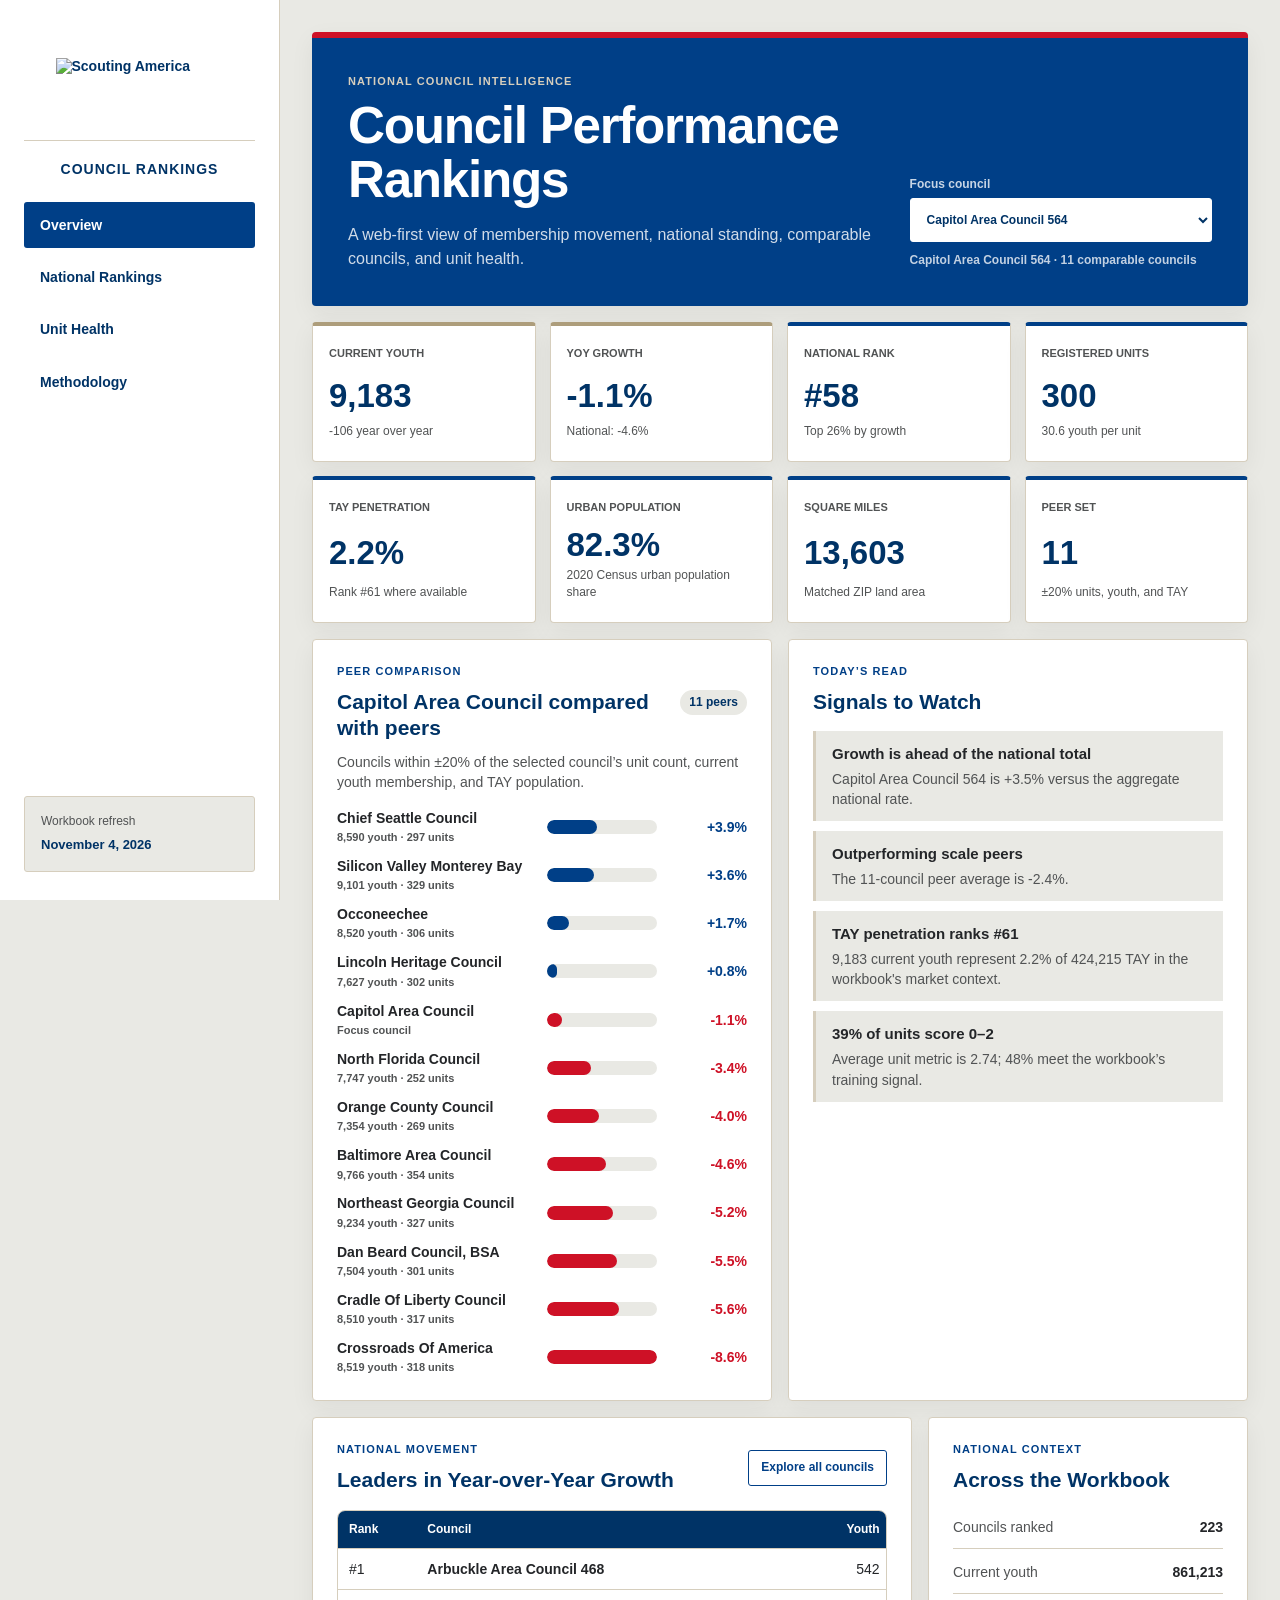
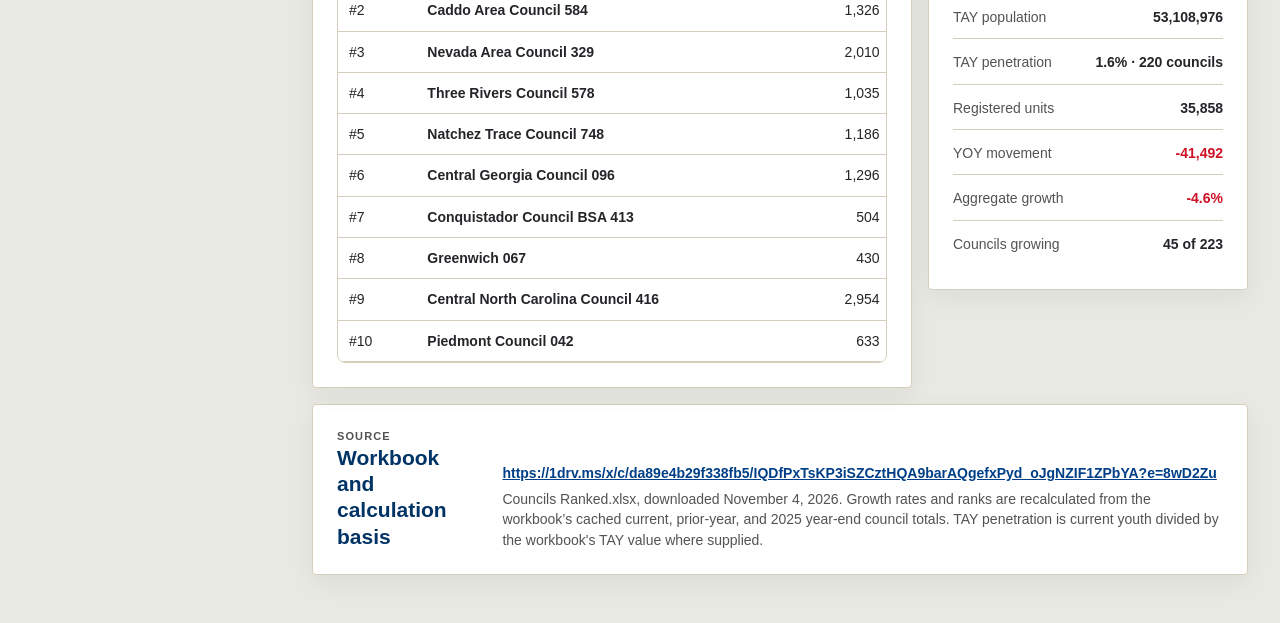
==== index.html @ 2dc992a2 "Add source-backed urban population and land area context" ====
<!doctype html>
<html lang="en">
<head>
  <meta charset="utf-8">
  <meta name="viewport" content="width=device-width, initial-scale=1">
  <meta name="description" content="Interactive national Scouting council performance rankings and peer comparisons.">
  <title>Council Performance Rankings</title>
  <link rel="stylesheet" href="assets/dashboard.css?v=20261104-geography">
</head>
<body data-page="overview">
  <div class="app-shell">
    <aside class="sidebar" aria-label="Council ranking navigation">
      <a class="brand" href="index.html" aria-label="Council Rankings home"><img src="assets/scouting-america-signature.png" alt="Scouting America" width="660" height="110"><span>Council Rankings</span></a>
      <nav>
        <a class="active" aria-current="page" href="index.html">Overview</a>
        <a href="rankings.html">National Rankings</a>
        <a href="unit-health.html">Unit Health</a>
        <a href="about.html">Methodology</a>
      </nav>
      <div class="sidebar-note"><span>Workbook refresh</span><strong data-source-date>Loading…</strong></div>
    </aside>
    <main>
      <header class="hero">
        <div>
          <p class="eyebrow">National council intelligence</p>
          <h1>Council Performance Rankings</h1>
          <p class="lede">A web-first view of membership movement, national standing, comparable councils, and unit health.</p>
        </div>
        <div class="hero-actions">
          <label class="control light"><span>Focus council</span><select id="councilSelect" aria-label="Focus council"></select></label>
          <p class="filter-note" id="focusNote">Loading workbook data…</p>
        </div>
      </header>

      <section class="kpi-grid" id="overviewKpis" aria-label="Selected council metrics"></section>

      <section class="focus-grid">
        <section class="panel">
          <div class="panel-head"><div><p class="section-kicker">Peer comparison</p><h2 id="peerTitle">Focus council compared with peers</h2></div><span class="count-pill" id="peerCount"></span></div>
          <p class="panel-intro">Councils within ±20% of the selected council’s unit count, current youth membership, and TAY population.</p>
          <div class="chart-list" id="peerChart"></div>
        </section>
        <section class="panel">
          <div class="panel-head"><div><p class="section-kicker">Today’s read</p><h2>Signals to Watch</h2></div></div>
          <div class="signal-list" id="signals"></div>
        </section>
      </section>

      <section class="dashboard-grid">
        <section class="panel wide">
          <div class="panel-head"><div><p class="section-kicker">National movement</p><h2>Leaders in Year-over-Year Growth</h2></div><a class="detail-link" href="rankings.html">Explore all councils</a></div>
          <div class="table-wrap"><table><thead><tr><th>Rank</th><th>Council</th><th class="num">Youth</th><th class="num">Change</th><th class="num">Growth</th></tr></thead><tbody id="growthRows"></tbody></table></div>
        </section>
        <section class="panel">
          <div class="panel-head compact"><div><p class="section-kicker">National context</p><h2>Across the Workbook</h2></div></div>
          <div class="metric-stack" id="nationalContext"></div>
        </section>
      </section>

      <section class="panel source-panel">
        <div><p class="section-kicker">Source</p><h2>Workbook and calculation basis</h2></div>
        <p id="sourceSummary">Loading source metadata…</p>
      </section>
    </main>
  </div>
  <script src="assets/dashboard.js?v=20261104-geography"></script>
</body>
</html>
---- assets/dashboard.css ----
:root {
  /* Scouting America primary and secondary palette, brand guide pp. 14–16. */
  color-scheme: light dark;
  --blue-900: #003366;
  --blue-700: #003F87;
  --blue-500: #003F87;
  --cyan: #003F87;
  --purple: #003366;
  --orange: #AD9D7B;
  --red: #CE1126;
  --green: #003F87;
  --tan: #D6CEBD;
  --pale-blue: #9AB3D5;
  --ink: #232528;
  --muted: #515354;
  --line: #D6CEBD;
  --soft: #E9E9E4;
  --panel: #FFFFFF;
  --panel-2: #E9E9E4;
  --control-bg: #FFFFFF;
  --track: #E9E9E4;
  --table-head-bg: #003366;
  --table-head-ink: #FFFFFF;
  --row-hover: #E9E9E4;
  --shadow: 0 8px 24px rgba(35, 37, 40, .06);
}

* { box-sizing: border-box; }
html { scroll-behavior: smooth; }
body {
  margin: 0;
  overflow-x: hidden;
  background: var(--soft);
  color: var(--ink);
  font-family: Arial, Helvetica, sans-serif;
  font-size: 14px;
  line-height: 1.45;
}
button, input, select { font: inherit; }
a { color: inherit; }
h1, h2, h3, p { margin-top: 0; }
h1 { margin-bottom: 16px; max-width: 780px; font-size: clamp(34px, 4vw, 52px); line-height: 1.06; font-weight: 800; letter-spacing: -.025em; }
h2 { margin-bottom: 0; color: var(--blue-900); font-size: 21px; line-height: 1.25; font-weight: 700; }
h3 { margin: 0 0 8px; font-size: 16px; }
code { border: 1px solid var(--line); border-radius: 5px; padding: 2px 5px; background: var(--panel-2); }

.app-shell { min-height: 100vh; display: grid; grid-template-columns: 280px minmax(0, 1fr); }
.sidebar {
  position: sticky;
  top: 0;
  height: 100vh;
  display: flex;
  flex-direction: column;
  gap: 24px;
  padding: 28px 24px;
  color: var(--blue-900);
  background: var(--panel);
  border-right: 1px solid var(--line);
}
.brand { display: grid; justify-items: center; color: var(--blue-900); font-size: 14px; font-weight: 700; line-height: 1.2; text-decoration: none; }
/* Keep at least one fleur-de-lis height of white clear space on every side. */
.brand img { display: block; box-sizing: content-box; width: 168px; height: auto; margin: 0 0 24px; padding: 30px; background: #FFFFFF; }
.brand > span { width: 100%; padding: 20px 0 0; border-top: 1px solid var(--line); letter-spacing: .07em; text-transform: uppercase; text-align: center; }
.sidebar nav { display: grid; gap: 6px; }
.sidebar nav a { color: var(--blue-900); text-decoration: none; border-radius: 3px; padding: 13px 16px; font-weight: 700; }
.sidebar nav a:hover { background: var(--soft); }
.sidebar nav a.active { color: #fff; background: var(--blue-700); }
.sidebar-note { margin-top: auto; display: grid; gap: 6px; padding: 16px; border: 1px solid var(--line); border-radius: 3px; background: var(--soft); }
.sidebar-note span { color: var(--muted); font-size: 12px; }
.sidebar-note strong { font-size: 13px; }

main { min-width: 0; width: 100%; max-width: 1800px; margin: 0 auto; padding: 32px; }
.hero {
  min-height: 230px;
  display: flex;
  justify-content: space-between;
  align-items: end;
  gap: 28px;
  padding: 36px;
  color: #fff;
  background: var(--blue-700);
  border-top: 6px solid var(--red);
  border-radius: 4px;
  box-shadow: var(--shadow);
}
.compact-hero { min-height: 190px; align-items: center; }
.eyebrow, .section-kicker { margin: 0 0 9px; color: var(--blue-700); font-size: 11px; letter-spacing: .1em; font-weight: 700; text-transform: uppercase; }
.hero .eyebrow { color: var(--tan); }
.lede { max-width: 720px; margin-bottom: 0; color: rgba(255, 255, 255, .82); font-size: 16px; }
.hero-actions { width: min(360px, 100%); flex: 0 0 min(360px, 35%); display: grid; gap: 10px; }
.filter-note { margin: 0; color: rgba(255, 255, 255, .76); font-size: 12px; font-weight: 750; }
.control { min-width: 0; display: grid; gap: 5px; color: var(--muted); font-size: 12px; font-weight: 750; }
.control.light { color: rgba(255, 255, 255, .78); }
select, input { width: 100%; min-width: 0; height: 44px; border: 1px solid var(--muted); border-radius: 3px; padding: 0 12px; color: var(--ink); background: var(--control-bg); }
.hero select { color-scheme: light; border-color: #fff; color: #003366; background: #fff; }
:focus-visible { outline: 3px solid var(--pale-blue); outline-offset: 3px; }

.kpi-grid { display: grid; grid-template-columns: repeat(4, minmax(132px, 1fr)); gap: 14px; margin: 16px 0; }
.compact-kpis { grid-template-columns: repeat(4, minmax(150px, 1fr)); }
.kpi, .panel { min-width: 0; border: 1px solid var(--line); border-radius: 4px; background: var(--panel); box-shadow: var(--shadow); }
.kpi { min-height: 140px; display: grid; align-content: space-between; padding: 20px 16px; border-top: 4px solid var(--blue-500); }
.kpi.good { border-top-color: var(--green); }
.kpi.warning { border-top-color: var(--orange); }
.kpi.danger { border-top-color: var(--red); }
.kpi.teal { border-top-color: var(--cyan); }
.kpi-label { color: var(--muted); font-size: 11px; font-weight: 820; text-transform: uppercase; }
.kpi-value { margin: 12px 0 6px; color: var(--blue-900); font-size: clamp(25px, 3vw, 33px); line-height: 1; font-weight: 700; font-variant-numeric: tabular-nums; overflow-wrap: anywhere; }
.kpi-sub { color: var(--muted); font-size: 12px; overflow-wrap: anywhere; }

.focus-grid { display: grid; grid-template-columns: repeat(2, minmax(0, 1fr)); gap: 16px; }
.dashboard-grid { display: grid; grid-template-columns: minmax(0, 1.35fr) minmax(320px, .65fr); gap: 16px; align-items: start; }
.panel { margin-bottom: 16px; padding: 24px; overflow: hidden; }
.panel-head { display: flex; justify-content: space-between; align-items: center; gap: 16px; margin-bottom: 16px; }
.panel-head.compact { margin-bottom: 12px; }
.panel-intro { margin: -5px 0 15px; color: var(--muted); }
.detail-link { display: inline-flex; align-items: center; min-height: 36px; border: 1px solid var(--blue-700); border-radius: 3px; padding: 6px 12px; color: var(--blue-700); background: var(--panel); font-size: 12px; font-weight: 700; text-decoration: none; white-space: nowrap; }
.detail-link:hover { text-decoration: underline; }
.count-pill, .status { display: inline-flex; align-items: center; justify-content: center; min-height: 25px; border-radius: 999px; padding: 3px 9px; font-size: 12px; font-weight: 820; white-space: nowrap; }
.count-pill { color: var(--blue-900); background: var(--soft); }
.status.good { color: #fff; background: var(--blue-700); }
.status.warn { color: var(--ink); background: var(--tan); }
.status.bad { color: #fff; background: var(--red); }

.chart-list, .comparison-list { display: grid; gap: 10px; }
.chart-row { display: grid; grid-template-columns: minmax(140px, 230px) minmax(110px, 1fr) 78px; gap: 12px; align-items: center; }
.chart-label { min-width: 0; display: grid; gap: 2px; font-weight: 720; }
.chart-label span { color: var(--muted); font-size: 11px; font-weight: 650; }
.bar { height: 14px; overflow: hidden; border-radius: 999px; background: var(--track); }
.bar span { display: block; height: 100%; min-width: 2px; border-radius: inherit; background: var(--blue-700); }
.bar.negative span { background: var(--red); }
.bar-value { text-align: right; font-variant-numeric: tabular-nums; font-weight: 750; }
.signal-list { display: grid; gap: 10px; }
.signal { border: 0; border-left: 3px solid var(--tan); border-radius: 0; padding: 12px 16px; background: var(--soft); }
.signal strong { display: block; margin-bottom: 4px; font-size: 15px; }
.signal p { margin: 0; color: var(--muted); }

.table-wrap { width: 100%; max-width: 100%; max-height: 560px; overflow: auto; border: 1px solid var(--line); border-radius: 8px; }
.table-wrap.tall { max-height: calc(100vh - 360px); min-height: 420px; }
table { width: 100%; min-width: 760px; border-collapse: collapse; }
th, td { padding: 10px 11px; border-bottom: 1px solid var(--line); text-align: left; vertical-align: middle; }
th { position: sticky; top: 0; z-index: 1; color: var(--table-head-ink); background: var(--table-head-bg); font-size: 12px; font-weight: 780; }
tbody tr:hover { background: var(--row-hover); }
tbody tr.focus-row { background: var(--soft); box-shadow: inset 4px 0 var(--blue-700); }
.num { text-align: right; font-variant-numeric: tabular-nums; }
.positive { color: var(--green); }
.negative { color: var(--red); }
.muted { color: var(--muted); }

.metric-stack { display: grid; gap: 2px; }
.metric-line { display: flex; justify-content: space-between; gap: 16px; padding: 11px 0; border-bottom: 1px solid var(--line); }
.metric-line:last-child { border-bottom: 0; }
.metric-line span { color: var(--muted); }
.metric-line strong { text-align: right; font-variant-numeric: tabular-nums; }
.source-panel { display: flex; justify-content: space-between; align-items: end; gap: 24px; }
.source-panel p { max-width: 820px; margin: 0; color: var(--muted); }
.source-link { display: block; margin-bottom: 6px; color: var(--cyan); font-weight: 750; overflow-wrap: anywhere; }
.source-link + span { display: block; }

.toolbar { display: grid; grid-template-columns: 1.3fr .8fr 1.3fr .8fr; gap: 16px; margin: 16px 0; padding: 20px; border: 1px solid var(--line); border-radius: 4px; background: var(--panel); }
.toolbar.two-up { grid-template-columns: repeat(2, minmax(0, 1fr)); }

.mix-chart { display: grid; gap: 18px; }
.mix-total { display: grid; grid-template-columns: repeat(3, 1fr); gap: 10px; }
.mix-segment { padding: 14px; border: 1px solid var(--line); border-radius: 8px; background: var(--panel-2); }
.mix-segment strong { display: block; margin-bottom: 3px; font-size: 25px; font-variant-numeric: tabular-nums; }
.mix-segment span { color: var(--muted); font-size: 12px; }
.mix-segment.low { border-top: 4px solid var(--red); }
.mix-segment.mid { border-top: 4px solid var(--orange); }
.mix-segment.high { border-top: 4px solid var(--green); }
.stacked-bar { height: 24px; display: flex; overflow: hidden; border-radius: 999px; background: var(--track); }
.stacked-bar span { height: 100%; min-width: 2px; }
.stacked-bar .low { background: var(--red); }
.stacked-bar .mid { background: var(--orange); }
.stacked-bar .high { background: var(--green); }
.comparison-row { display: grid; grid-template-columns: minmax(130px, 1fr) repeat(2, minmax(74px, .45fr)); gap: 12px; align-items: center; padding: 10px 0; border-bottom: 1px solid var(--line); }
.comparison-row:last-child { border-bottom: 0; }
.comparison-row span { color: var(--muted); }
.comparison-row strong { text-align: right; font-variant-numeric: tabular-nums; }
.comparison-head { color: var(--muted); font-size: 11px; font-weight: 820; text-transform: uppercase; }

.method-grid { display: grid; grid-template-columns: repeat(2, minmax(0, 1fr)); gap: 16px; margin-top: 16px; }
.method-grid .panel { margin: 0; }
.method-grid .panel p:last-child { margin: 16px 0 0; color: var(--muted); line-height: 1.65; }
.loading, .empty-state { padding: 18px; color: var(--muted); text-align: center; }
.error-banner { margin: 16px 0; border: 2px solid var(--red); border-radius: 4px; padding: 14px; color: var(--red); background: var(--panel); }

@media (max-width: 1180px) {
  .kpi-grid { grid-template-columns: repeat(3, minmax(0, 1fr)); }
  .compact-kpis { grid-template-columns: repeat(2, minmax(0, 1fr)); }
  .dashboard-grid, .focus-grid { grid-template-columns: 1fr; }
  .toolbar { grid-template-columns: repeat(2, minmax(0, 1fr)); }
  .hero { align-items: start; flex-direction: column; }
  .hero-actions { width: min(440px, 100%); flex-basis: auto; }
}

@media (max-width: 900px) {
  .app-shell { grid-template-columns: 1fr; }
  .sidebar { position: relative; height: auto; gap: 16px; padding: 16px; border-bottom: 1px solid var(--line); border-right: 0; }
  .brand img { width: 168px; }
  .sidebar nav { grid-template-columns: repeat(4, minmax(0, 1fr)); }
  .sidebar nav a { padding: 9px 8px; text-align: center; font-size: 12px; }
  .sidebar-note { display: none; }
  main { padding: 14px; }
  .hero { min-height: 0; padding: 24px; }
  .kpi-grid, .compact-kpis, .toolbar, .toolbar.two-up, .method-grid { grid-template-columns: 1fr; }
  .chart-row { grid-template-columns: 1fr; gap: 6px; }
  .bar-value { text-align: left; }
  .source-panel { align-items: start; flex-direction: column; }
}

@media (max-width: 560px) {
  .brand > span { padding-top: 14px; }
  .sidebar nav { grid-template-columns: repeat(2, minmax(0, 1fr)); }
  .mix-total { grid-template-columns: 1fr; }
  .comparison-row { grid-template-columns: 1fr 1fr; }
  .comparison-row > :first-child { grid-column: 1 / -1; }
}

@media (prefers-color-scheme: dark) {
  :root {
    --blue-900: #9AB3D5;
    --blue-500: #9AB3D5;
    --cyan: #9AB3D5;
    --green: #9AB3D5;
    --ink: #FFFFFF;
    --muted: #D6CEBD;
    --line: #515354;
    --soft: #232528;
    --panel: #232528;
    --panel-2: #003366;
    --control-bg: #232528;
    --track: #515354;
    --row-hover: #003366;
    --shadow: none;
  }
  .hero { background: #003366; }
  .section-kicker { color: var(--pale-blue); }
  .sidebar-note, .signal, .count-pill, .mix-segment { background: var(--panel-2); }
  .sidebar nav a:hover, tbody tr.focus-row { background: #003366; }
  .sidebar nav a.active { background: #003F87; }
  .detail-link { color: var(--pale-blue); border-color: var(--pale-blue); }
  /* Red stays at its specified value; signed text uses white for contrast. */
  .negative, .error-banner { color: #FFFFFF; }
}
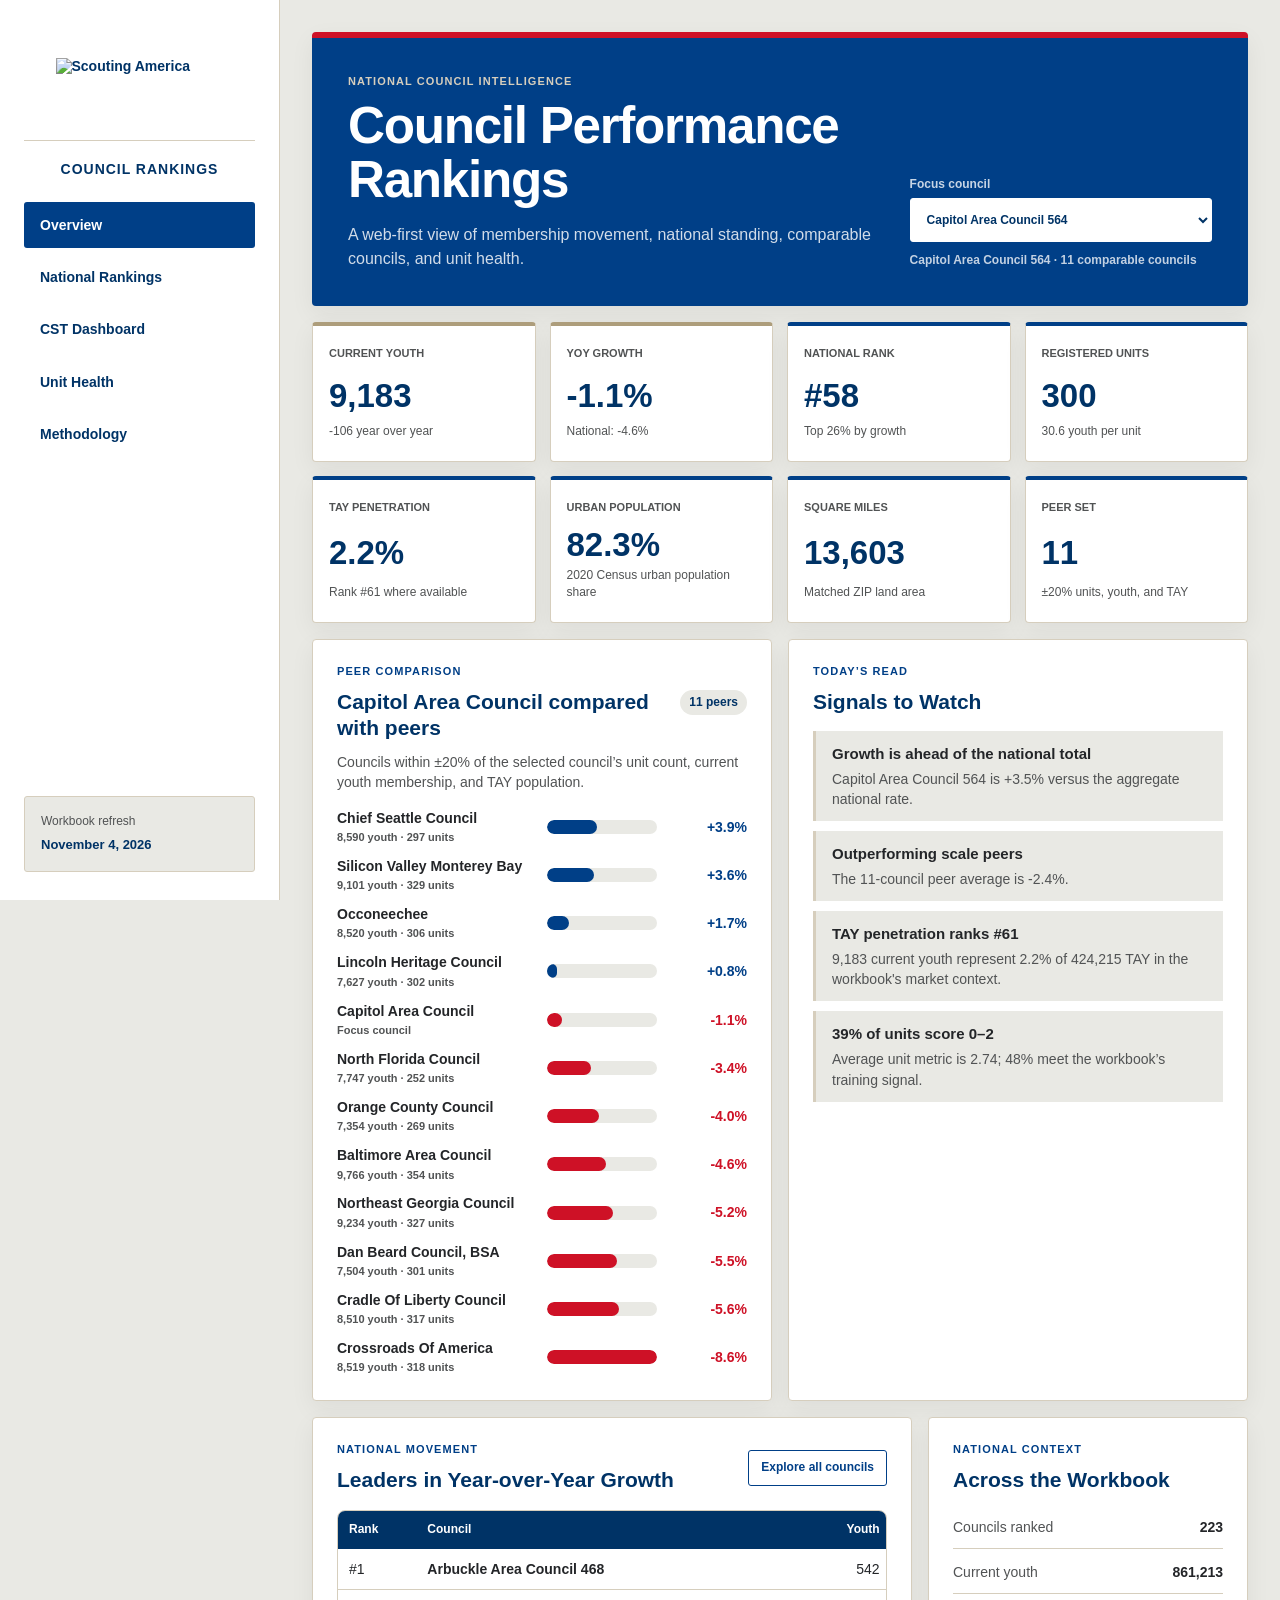
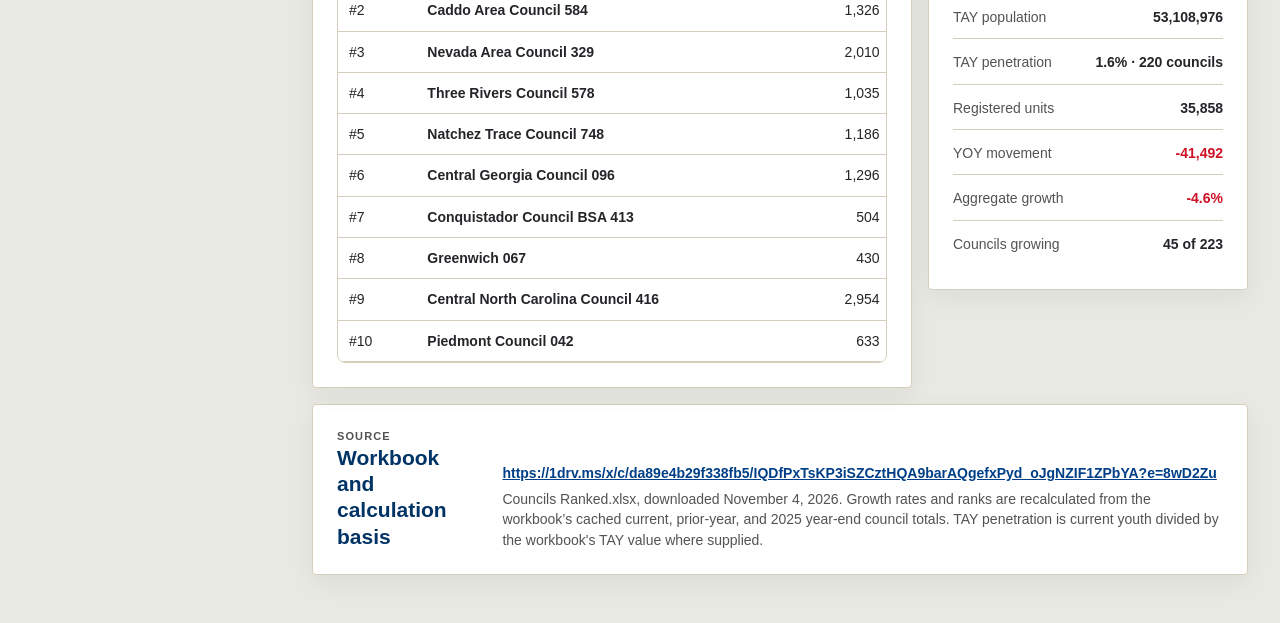
==== commit e70c1a2b: "Add CST dashboards with source-assigned council details" ====
--- a/index.html
+++ b/index.html
@@ -5,7 +5,7 @@
   <meta name="viewport" content="width=device-width, initial-scale=1">
   <meta name="description" content="Interactive national Scouting council performance rankings and peer comparisons.">
   <title>Council Performance Rankings</title>
-  <link rel="stylesheet" href="assets/dashboard.css?v=20261104-geography">
+  <link rel="stylesheet" href="assets/dashboard.css?v=20261104-cst">
 </head>
 <body data-page="overview">
   <div class="app-shell">
@@ -14,6 +14,7 @@
       <nav>
         <a class="active" aria-current="page" href="index.html">Overview</a>
         <a href="rankings.html">National Rankings</a>
+        <a href="cst.html">CST Dashboard</a>
         <a href="unit-health.html">Unit Health</a>
         <a href="about.html">Methodology</a>
       </nav>
@@ -63,6 +64,6 @@
       </section>
     </main>
   </div>
-  <script src="assets/dashboard.js?v=20261104-geography"></script>
+  <script src="assets/dashboard.js?v=20261104-cst"></script>
 </body>
 </html>
--- a/assets/dashboard.css
+++ b/assets/dashboard.css
@@ -184,6 +184,40 @@
 .loading, .empty-state { padding: 18px; color: var(--muted); text-align: center; }
 .error-banner { margin: 16px 0; border: 2px solid var(--red); border-radius: 4px; padding: 14px; color: var(--red); background: var(--panel); }
 
+.sr-only { position: absolute; width: 1px; height: 1px; padding: 0; margin: -1px; overflow: hidden; clip: rect(0, 0, 0, 0); white-space: nowrap; border: 0; }
+.cst-navigation { margin-top: 16px; }
+.cst-links { display: grid; grid-template-columns: repeat(auto-fit, minmax(100px, 1fr)); gap: 8px; }
+.cst-link { display: grid; gap: 4px; padding: 12px; border: 1px solid var(--line); border-radius: 3px; text-decoration: none; color: var(--blue-900); }
+.cst-link span { font-size: 12px; color: var(--muted); }
+.cst-link:hover { background: var(--soft); }
+.cst-link.selected { background: var(--blue-700); color: #FFFFFF; border-color: var(--blue-700); }
+.cst-link.selected span { color: #FFFFFF; }
+.cst-toolbar { grid-template-columns: minmax(0, 1.4fr) minmax(0, 1fr) auto; align-items: end; }
+.cst-toolbar button { height: 44px; justify-content: center; }
+button.detail-link { cursor: pointer; }
+.board-actions { display: flex; flex-wrap: wrap; gap: 8px; }
+.cst-growth-track { position: relative; height: 18px; background: var(--track); border-radius: 3px; }
+.cst-growth-track::after { content: ""; position: absolute; top: -3px; bottom: -3px; left: 50%; width: 1px; background: var(--muted); }
+.cst-growth-track span { position: absolute; height: 100%; background: var(--blue-700); }
+.cst-growth-track .decline { background: var(--red); }
+.territory-group { margin: 10px 0; border: 1px solid var(--line); border-radius: 4px; overflow: hidden; }
+.territory-summary, .council-summary { display: grid; grid-template-columns: 18px minmax(0, 1fr) 120px 110px; align-items: center; gap: 12px; padding: 16px; cursor: pointer; list-style: none; font-variant-numeric: tabular-nums; }
+.territory-summary::-webkit-details-marker, .council-summary::-webkit-details-marker { display: none; }
+.territory-summary::before, .council-summary::before { content: "▸"; color: var(--blue-900); }
+details[open] > .territory-summary::before, details[open] > .council-summary::before { content: "▾"; }
+.territory-summary { background: var(--panel-2); font-weight: 700; }
+.territory-summary > span:nth-last-child(-n+2), .council-summary > span:nth-last-child(-n+2) { text-align: right; }
+.territory-summary small, .council-summary small { display: block; margin-top: 4px; color: var(--muted); font-size: 12px; font-weight: 400; }
+.council-name { overflow-wrap: anywhere; }
+.council-record + .council-record { border-top: 1px solid var(--line); }
+.council-summary:hover { background: var(--row-hover); }
+.council-record[open] > .council-summary { box-shadow: inset 4px 0 var(--blue-500); }
+.council-detail { padding: 20px; border-top: 1px solid var(--line); }
+.council-detail-grid { display: grid; grid-template-columns: repeat(3, minmax(0, 1fr)); gap: 28px; margin-bottom: 24px; }
+.program-table table { min-width: 1300px; }
+.program-table tbody th { position: static; background: var(--panel); color: var(--ink); }
+.metric-caveat { margin: 12px 0 20px; font-size: 12px; color: var(--muted); }
+
 @media (max-width: 1180px) {
   .kpi-grid { grid-template-columns: repeat(3, minmax(0, 1fr)); }
   .compact-kpis { grid-template-columns: repeat(2, minmax(0, 1fr)); }
@@ -191,13 +225,14 @@
   .toolbar { grid-template-columns: repeat(2, minmax(0, 1fr)); }
   .hero { align-items: start; flex-direction: column; }
   .hero-actions { width: min(440px, 100%); flex-basis: auto; }
+  .council-detail-grid { grid-template-columns: 1fr; gap: 24px; }
 }
 
 @media (max-width: 900px) {
   .app-shell { grid-template-columns: 1fr; }
   .sidebar { position: relative; height: auto; gap: 16px; padding: 16px; border-bottom: 1px solid var(--line); border-right: 0; }
   .brand img { width: 168px; }
-  .sidebar nav { grid-template-columns: repeat(4, minmax(0, 1fr)); }
+  .sidebar nav { grid-template-columns: repeat(5, minmax(0, 1fr)); }
   .sidebar nav a { padding: 9px 8px; text-align: center; font-size: 12px; }
   .sidebar-note { display: none; }
   main { padding: 14px; }
@@ -206,6 +241,7 @@
   .chart-row { grid-template-columns: 1fr; gap: 6px; }
   .bar-value { text-align: left; }
   .source-panel { align-items: start; flex-direction: column; }
+  .cst-toolbar { grid-template-columns: 1fr; }
 }
 
 @media (max-width: 560px) {
@@ -214,6 +250,13 @@
   .mix-total { grid-template-columns: 1fr; }
   .comparison-row { grid-template-columns: 1fr 1fr; }
   .comparison-row > :first-child { grid-column: 1 / -1; }
+  .cst-board .panel-head { align-items: start; flex-direction: column; }
+  .territory-summary, .council-summary { grid-template-columns: 14px minmax(0, 1fr) auto; gap: 8px; padding: 14px 10px; }
+  .territory-summary > span:nth-last-child(2), .council-summary > span:nth-last-child(2) { grid-column: 2; text-align: left; }
+  .territory-summary > span:last-child, .council-summary > span:last-child { grid-column: 3; }
+  .council-name, .territory-summary > span:first-of-type { grid-column: 2 / -1; }
+  .council-detail { padding: 16px 10px; }
+  .cst-link { padding: 10px; }
 }
 
 @media (prefers-color-scheme: dark) {
@@ -239,6 +282,7 @@
   .sidebar nav a:hover, tbody tr.focus-row { background: #003366; }
   .sidebar nav a.active { background: #003F87; }
   .detail-link { color: var(--pale-blue); border-color: var(--pale-blue); }
+  .cst-growth-track .increase { background: var(--pale-blue); }
   /* Red stays at its specified value; signed text uses white for contrast. */
   .negative, .error-banner { color: #FFFFFF; }
 }
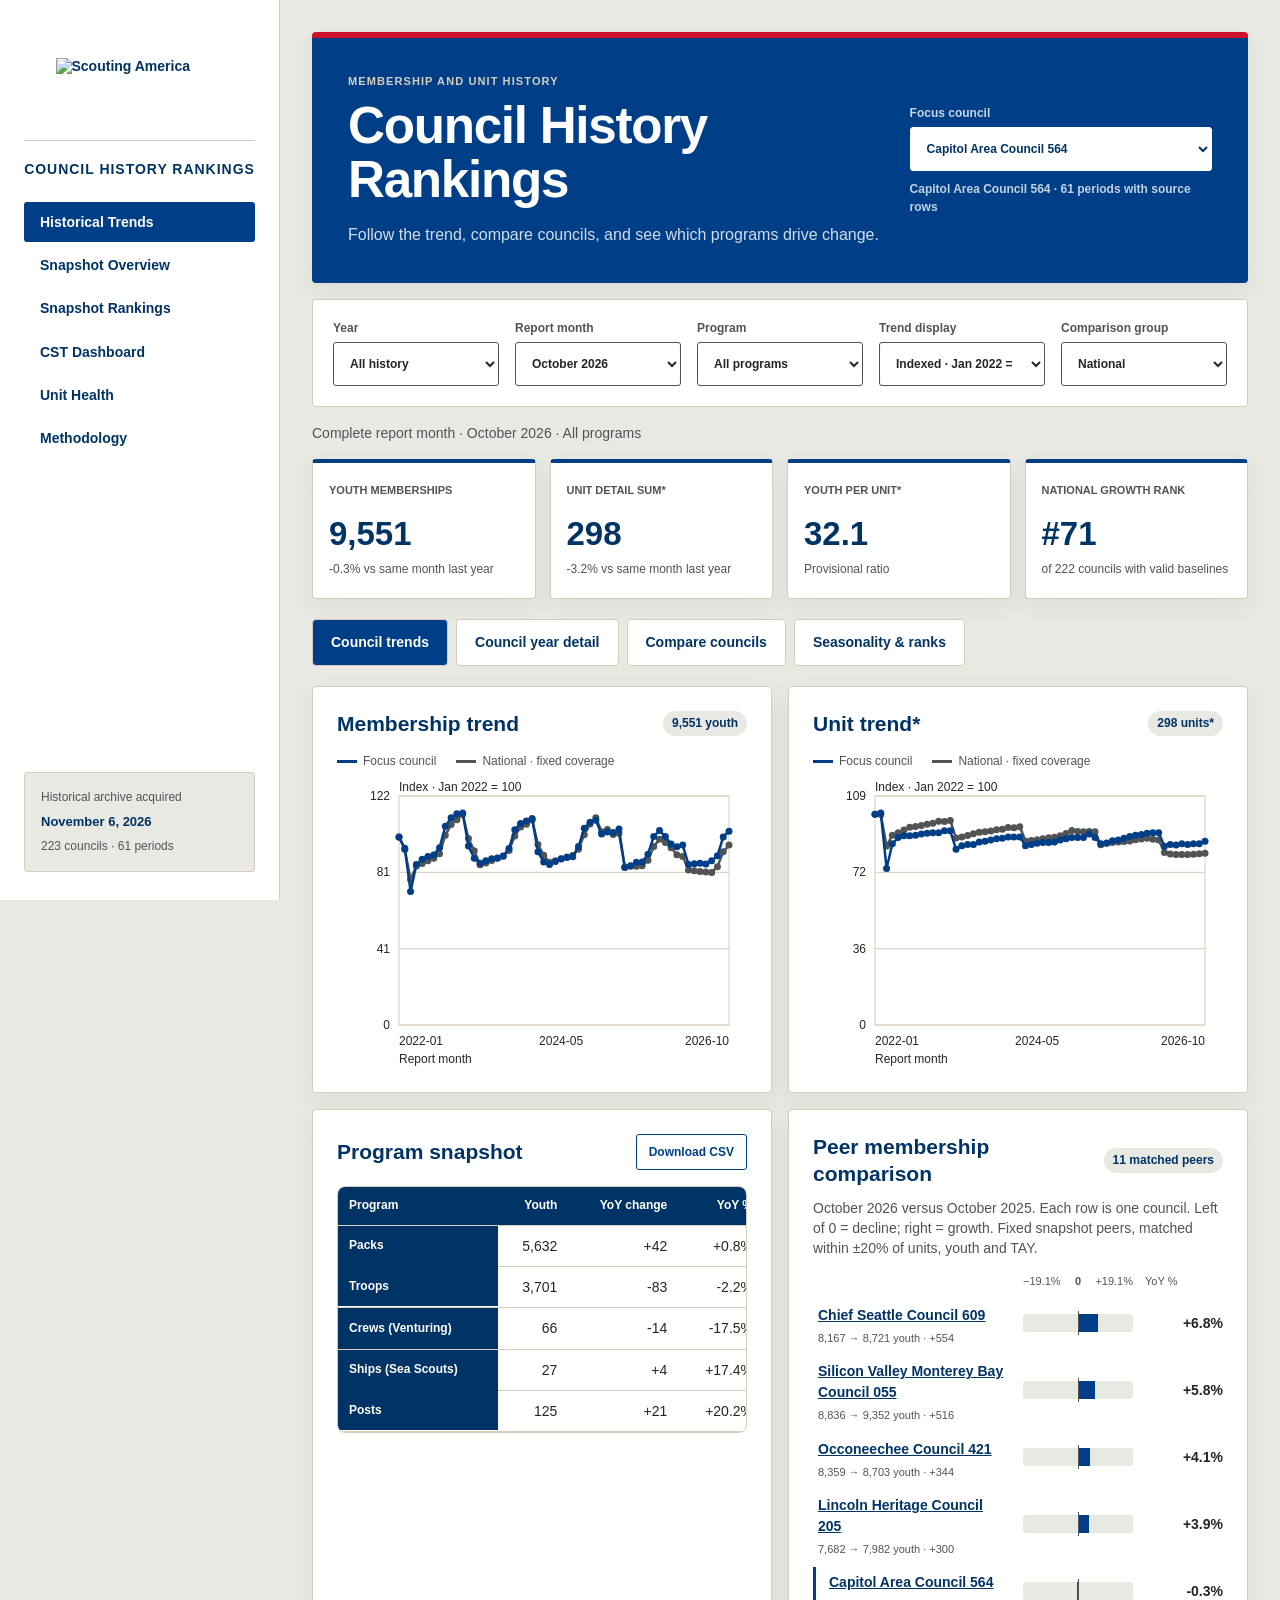
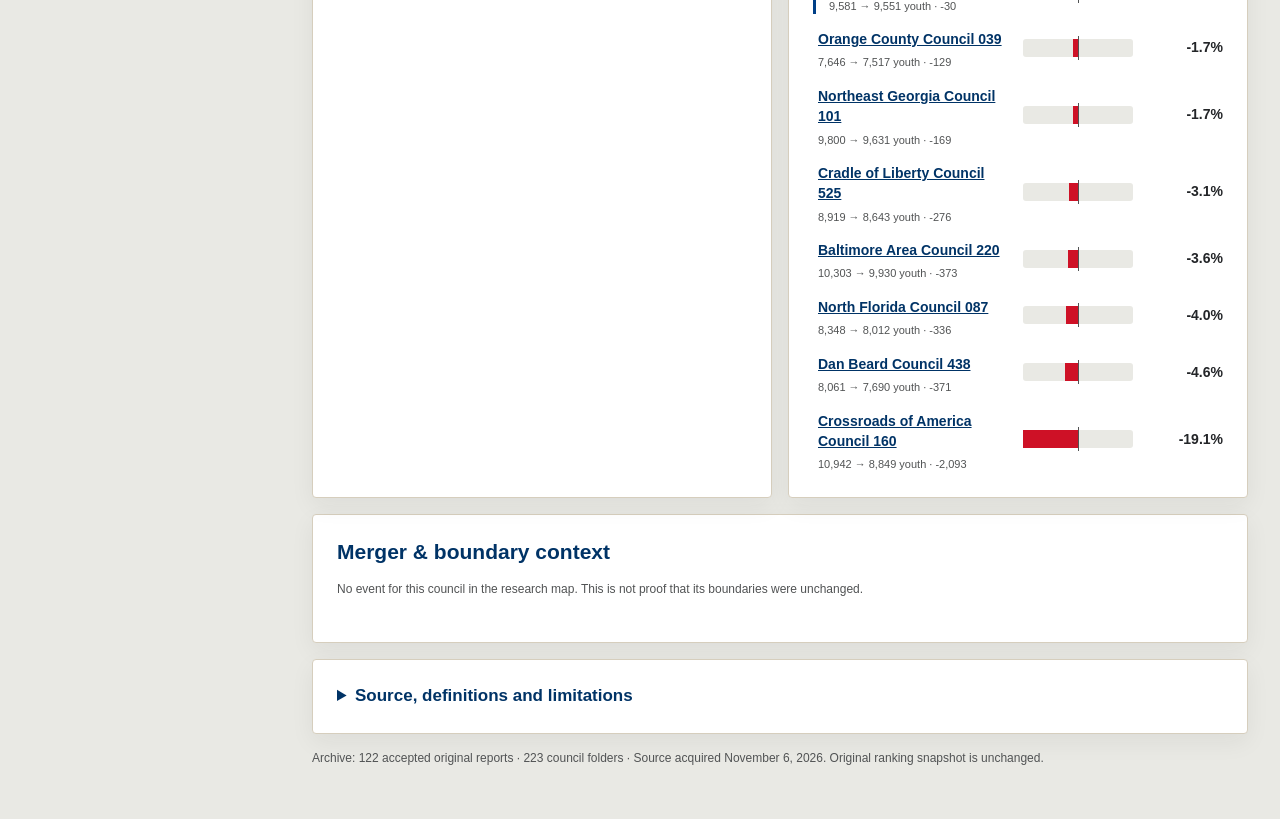
==== commit 4533d45a: "Add all-council historical trends and council year detail" ====
--- a/index.html
+++ b/index.html
@@ -1,69 +1,13 @@
 <!doctype html>
-<html lang="en">
-<head>
-  <meta charset="utf-8">
-  <meta name="viewport" content="width=device-width, initial-scale=1">
-  <meta name="description" content="Interactive national Scouting council performance rankings and peer comparisons.">
-  <title>Council Performance Rankings</title>
-  <link rel="stylesheet" href="assets/dashboard.css?v=20261104-cst">
-</head>
-<body data-page="overview">
-  <div class="app-shell">
-    <aside class="sidebar" aria-label="Council ranking navigation">
-      <a class="brand" href="index.html" aria-label="Council Rankings home"><img src="assets/scouting-america-signature.png" alt="Scouting America" width="660" height="110"><span>Council Rankings</span></a>
-      <nav>
-        <a class="active" aria-current="page" href="index.html">Overview</a>
-        <a href="rankings.html">National Rankings</a>
-        <a href="cst.html">CST Dashboard</a>
-        <a href="unit-health.html">Unit Health</a>
-        <a href="about.html">Methodology</a>
-      </nav>
-      <div class="sidebar-note"><span>Workbook refresh</span><strong data-source-date>Loading…</strong></div>
-    </aside>
-    <main>
-      <header class="hero">
-        <div>
-          <p class="eyebrow">National council intelligence</p>
-          <h1>Council Performance Rankings</h1>
-          <p class="lede">A web-first view of membership movement, national standing, comparable councils, and unit health.</p>
-        </div>
-        <div class="hero-actions">
-          <label class="control light"><span>Focus council</span><select id="councilSelect" aria-label="Focus council"></select></label>
-          <p class="filter-note" id="focusNote">Loading workbook data…</p>
-        </div>
-      </header>
-
-      <section class="kpi-grid" id="overviewKpis" aria-label="Selected council metrics"></section>
-
-      <section class="focus-grid">
-        <section class="panel">
-          <div class="panel-head"><div><p class="section-kicker">Peer comparison</p><h2 id="peerTitle">Focus council compared with peers</h2></div><span class="count-pill" id="peerCount"></span></div>
-          <p class="panel-intro">Councils within ±20% of the selected council’s unit count, current youth membership, and TAY population.</p>
-          <div class="chart-list" id="peerChart"></div>
-        </section>
-        <section class="panel">
-          <div class="panel-head"><div><p class="section-kicker">Today’s read</p><h2>Signals to Watch</h2></div></div>
-          <div class="signal-list" id="signals"></div>
-        </section>
-      </section>
-
-      <section class="dashboard-grid">
-        <section class="panel wide">
-          <div class="panel-head"><div><p class="section-kicker">National movement</p><h2>Leaders in Year-over-Year Growth</h2></div><a class="detail-link" href="rankings.html">Explore all councils</a></div>
-          <div class="table-wrap"><table><thead><tr><th>Rank</th><th>Council</th><th class="num">Youth</th><th class="num">Change</th><th class="num">Growth</th></tr></thead><tbody id="growthRows"></tbody></table></div>
-        </section>
-        <section class="panel">
-          <div class="panel-head compact"><div><p class="section-kicker">National context</p><h2>Across the Workbook</h2></div></div>
-          <div class="metric-stack" id="nationalContext"></div>
-        </section>
-      </section>
-
-      <section class="panel source-panel">
-        <div><p class="section-kicker">Source</p><h2>Workbook and calculation basis</h2></div>
-        <p id="sourceSummary">Loading source metadata…</p>
-      </section>
-    </main>
-  </div>
-  <script src="assets/dashboard.js?v=20261104-cst"></script>
-</body>
-</html>
+<html lang="en"><head><meta charset="utf-8"><meta name="viewport" content="width=device-width, initial-scale=1"><meta name="description" content="Monthly council membership and unit history, national comparisons, program trends and merger context."><title>Council History Rankings</title><link rel="stylesheet" href="assets/dashboard.css"><link rel="stylesheet" href="assets/history.css"></head>
+<body data-page="history"><div class="app-shell"><aside class="sidebar" aria-label="Council history navigation"><a class="brand" href="index.html"><img src="assets/scouting-america-signature.png" alt="Scouting America" width="660" height="110"><span>Council History Rankings</span></a><nav><a class="active" aria-current="page" href="index.html">Historical Trends</a><a href="overview.html">Snapshot Overview</a><a href="rankings.html">Snapshot Rankings</a><a href="cst.html">CST Dashboard</a><a href="unit-health.html">Unit Health</a><a href="about.html">Methodology</a></nav><div class="sidebar-note"><span>Historical archive acquired</span><strong>November 6, 2026</strong><span id="archive-count">Loading history…</span></div></aside>
+<main><header class="hero compact-hero"><div><p class="eyebrow">Membership and unit history</p><h1>Council History Rankings</h1><p class="lede">Follow the trend, compare councils, and see which programs drive change.</p></div><div class="hero-actions"><label class="control light"><span>Focus council</span><select id="historyCouncil" aria-label="Focus council"></select></label><p class="filter-note" id="coverageLabel"></p></div></header>
+<div id="historyError" role="alert"></div><section class="toolbar history-toolbar" aria-label="Historical filters"><label class="control"><span>Year</span><select id="historyYear"><option value="all">All history</option></select></label><label class="control"><span>Report month</span><select id="historyMonth"></select></label><label class="control"><span>Program</span><select id="historyProgram"></select></label><label class="control"><span>Trend display</span><select id="historyScale"><option value="index">Indexed · Jan 2022 = 100</option><option value="count">Council counts</option></select></label><label class="control"><span>Comparison group</span><select id="historyGroup"><option value="national">National</option><option value="peers">Fixed snapshot peers</option></select></label></section>
+<p id="periodNotice" class="notice"></p><section class="kpi-grid compact-kpis" id="historyKpis" aria-label="Selected council summary" aria-live="polite"></section>
+<div class="history-tabs" role="tablist" aria-label="Historical views"><button id="tab-trends" role="tab" aria-controls="view-trends" aria-selected="true">Council trends</button><button id="tab-year" role="tab" aria-controls="view-year" aria-selected="false">Council year detail</button><button id="tab-compare" role="tab" aria-controls="view-compare" aria-selected="false">Compare councils</button><button id="tab-seasonal" role="tab" aria-controls="view-seasonal" aria-selected="false">Seasonality &amp; ranks</button></div>
+<section id="view-trends" role="tabpanel" aria-labelledby="tab-trends"><div class="focus-grid"><section class="panel"><div class="panel-head"><h2>Membership trend</h2><span class="count-pill" id="youthNow"></span></div><div class="history-legend"><span class="focus-swatch">Focus council</span><span class="comparison-swatch" data-group-label>National</span></div><svg id="youthTrend" class="history-chart" role="img" aria-label="Monthly membership trend"></svg></section><section class="panel"><div class="panel-head"><h2>Unit trend*</h2><span class="count-pill" id="unitsNow"></span></div><div class="history-legend"><span class="focus-swatch">Focus council</span><span class="comparison-swatch" data-group-label>National</span></div><svg id="unitTrend" class="history-chart" role="img" aria-label="Monthly unit detail sum trend"></svg></section></div><div class="focus-grid"><section class="panel"><div class="panel-head"><h2>Program snapshot</h2><button class="detail-link" id="downloadPrograms">Download CSV</button></div><div class="table-wrap" role="region" aria-label="Program totals" tabindex="0"><table class="history-program-table"><thead><tr><th>Program</th><th class="num">Youth</th><th class="num">YoY change</th><th class="num">YoY %</th><th class="num">Units*</th><th class="num">Youth/unit*</th></tr></thead><tbody id="programRows"></tbody></table></div></section><section class="panel"><div class="panel-head"><h2>Peer membership comparison</h2><span class="count-pill" id="historicalPeerCount"></span></div><p class="panel-intro" id="peerBasis"></p><div id="historicalPeers" class="chart-list"></div></section></div><section class="panel"><div class="panel-head"><h2>Merger &amp; boundary context</h2></div><div id="mergerContext"></div></section></section>
+<section id="view-year" role="tabpanel" aria-labelledby="tab-year" hidden><section class="panel"><div class="panel-head"><div><h2 id="annualDetailTitle">Council year detail</h2><p class="metric-caveat">Choose a year above. Select a month below to update the scorecard and program snapshot.</p></div><button class="detail-link" id="downloadYear">Download year CSV</button></div><div class="table-wrap" role="region" aria-label="Monthly council year detail" tabindex="0"><table><thead><tr><th>Report month</th><th class="num">Youth</th><th class="num">Same month prior year</th><th class="num">Net change</th><th class="num">YoY %</th><th class="num">Units*</th><th class="num">Unit YoY %*</th><th class="num">Youth/unit*</th></tr></thead><tbody id="annualDetailRows"></tbody></table></div></section><section class="panel"><div class="panel-head"><h2>Selected month · program breakdown</h2></div><div class="table-wrap" role="region" aria-label="Selected month program breakdown" tabindex="0"><table class="history-program-table"><thead><tr><th>Program</th><th class="num">Youth</th><th class="num">YoY change</th><th class="num">YoY %</th><th class="num">Units*</th><th class="num">Youth/unit*</th></tr></thead><tbody id="annualProgramRows"></tbody></table></div></section></section>
+<section id="view-compare" role="tabpanel" aria-labelledby="tab-compare" hidden><section class="panel"><div class="panel-head"><div><h2>Membership growth vs. unit growth*</h2><p class="metric-caveat">Each point is a council. Select a point or a table row to change the focus council.</p></div></div><svg id="growthScatter" class="history-scatter" role="img" aria-label="Council membership growth compared with unit detail growth"></svg><p id="scatterCoverage" class="metric-caveat"></p></section><section class="panel"><div class="panel-head"><h2>Council comparison table</h2><button id="downloadCouncils" class="detail-link">Download CSV</button></div><div class="toolbar"><label class="control"><span>Find council</span><input id="historySearch" type="search" placeholder="Name or number"></label><label class="control"><span>Snapshot CST</span><select id="historyCst"><option value="all">All CSTs</option></select></label><label class="control"><span>Sort</span><select id="historySort"><option value="growth">Youth growth %</option><option value="delta">Net youth change</option><option value="size">Youth membership</option><option value="units">Units*</option><option value="name">Council name</option></select></label><div class="control"><span id="tableCoverage"></span><button id="historyReset" class="detail-link">Reset table filters</button></div></div><div class="table-wrap tall" role="region" aria-label="Council rankings" tabindex="0"><table><thead><tr><th>Growth rank</th><th>Council</th><th class="num">Youth</th><th class="num">Net change</th><th class="num">YoY %</th><th class="num">Units*</th><th class="num">Unit YoY %*</th><th>Context</th></tr></thead><tbody id="historicalRankingRows"></tbody></table></div></section></section>
+<section id="view-seasonal" role="tabpanel" aria-labelledby="tab-seasonal" hidden><section class="panel"><div class="panel-head"><h2>Monthly membership growth</h2></div><p class="panel-intro">Year-over-year change for the focus council. Blank cells indicate unavailable months.</p><div id="seasonHeatmap" class="table-wrap" role="region" aria-label="Monthly membership growth heatmap" tabindex="0"></div></section><section class="panel"><div class="panel-head"><h2>National membership-growth rank</h2></div><svg id="rankTrend" class="history-chart" role="img" aria-label="Growth rank over time; lower rank numbers are better"></svg><p class="metric-caveat">Rank 1 is highest growth; competition ties share ranks. The number of councils with usable source rows and positive baselines can vary by month. Hover or tap a point for rank and population.</p></section></section>
+<details class="panel history-method"><summary>Source, definitions and limitations</summary><p>Historical source: my.Scouting National Membership and Total Units dashboard exports acquired November 6, 2026. Council/program aggregates only. December 2020 and December 2021 are annual points; monthly coverage begins January 2022. November 2026 is month-to-date. Missing council/program rows remain unavailable. Ships/Sea Scouts and Crews/Venturing are separated using explicit Ship/Crew unit labels within the source’s combined Crews category; other categories retain source labels. Unspecified unit types remain a separate bucket. Source summaries sum blank numeric detail cells as zero; those sums do not establish independent zero-member or zero-unit records.</p><p>*Unit measures are sums of exported detail, not verified distinct-unit counts. In 34 of 61 unit reports these sums differ from dashboard totals; no corrections were invented. Unit growth, unit-based scatter positions and youth-per-unit ratios are provisional.</p><p>Peer sets use the original November 6 ranking snapshot’s ±20% units/youth/TAY rule and stay fixed as the historical month changes. Snapshot CST/TAY are context only. There is no historical TAY penetration or cohort retention calculation. Benchmarks recompute growth from summed counts; indexed series use January 2022 = 100. Group series require the same councils to have values for every month from January 2022 through the selected month, so coverage is stable within each view.</p><p>Names are current archive aliases matched by council number. Historical geography may be remapped. Merger notes are research with qualified dates; no predecessor/successor counts are added, and partial transfers are not whole-council rollups. Ranks are descriptive, not merger-adjusted performance assessments.</p><p id="benchmarkCoverage"></p><p>Original ranking and Unit Health pages remain a separately sourced November 6, 2026 snapshot. Their source populations and definitions differ from this historical archive.</p></details>
+<p class="metric-caveat" id="historyProvenance"></p></main></div><script src="assets/history.js"></script></body></html>
--- a/assets/history.css
+++ b/assets/history.css
@@ -0,0 +1,3 @@
+.history-toolbar{grid-template-columns:repeat(5,minmax(0,1fr))}.history-tabs{display:flex;flex-wrap:wrap;gap:8px;margin:20px 0}.history-tabs button{border:1px solid var(--line);padding:12px 18px;border-radius:4px;background:var(--panel);color:var(--blue-900);font-weight:700;cursor:pointer}.history-tabs button[aria-selected=true]{background:var(--blue-700);color:#fff}.history-chart{display:block;width:100%;height:290px;overflow:visible}.history-scatter{display:block;width:100%;height:380px}.history-chart text,.history-scatter text{fill:var(--ink);font:12px Arial}.history-legend{display:flex;flex-wrap:wrap;gap:20px;color:var(--muted);font-size:12px;margin-bottom:8px}.history-legend span:before{content:'';display:inline-block;width:20px;height:3px;background:var(--blue-500);vertical-align:middle;margin-right:6px}.history-legend .comparison-swatch:before{background:var(--muted)}.notice{color:var(--muted);margin:12px 0}.notice.partial{border-left:4px solid var(--red);padding:12px;background:var(--panel)}.history-program-table{min-width:600px}.peer-row-focus{border-left:3px solid var(--blue-500);padding-left:8px}.history-link{border:0;background:none;color:var(--blue-900);text-align:left;font-weight:700;cursor:pointer;text-decoration:underline;padding:5px}.chart-tip{fill:var(--ink)}.heatcell{font-variant-numeric:tabular-nums;text-align:center;min-width:64px}.heat-up{background:var(--blue-700);color:#fff}.heat-down{background:var(--red);color:#fff}.heat-empty{color:var(--muted)}.history-method summary{color:var(--blue-900);font-weight:700;cursor:pointer;font-size:17px}.history-method p{margin-top:16px;color:var(--muted)}.merger-entry{padding:12px 0;border-bottom:1px solid var(--line)}.merger-entry p{color:var(--muted);margin:8px 0}.merger-entry summary{cursor:pointer;font-weight:700}.sidebar nav{gap:3px}.sidebar nav a{padding-top:10px;padding-bottom:10px}.scatter-point{cursor:pointer}.history-plot-detail{min-height:20px;color:var(--muted)}[hidden]{display:none!important}@media(max-width:900px){.history-toolbar{grid-template-columns:1fr 1fr}.history-chart{height:250px}.history-scatter{height:320px}.history-tabs button{flex:1;padding:12px}.sidebar nav{grid-template-columns:repeat(3,minmax(0,1fr))}}@media(max-width:480px){.history-toolbar{grid-template-columns:1fr}.history-tabs{display:grid;grid-template-columns:1fr}.hero h1{font-size:32px}.history-chart{height:240px}}
+
+.peer-axis-labels{display:flex;justify-content:space-between;gap:4px;font-size:11px;color:var(--muted)}.peer-counts{font-size:11px;color:var(--muted);padding-left:5px;line-height:1.5}.peer-axis{font-size:11px;color:var(--muted)}
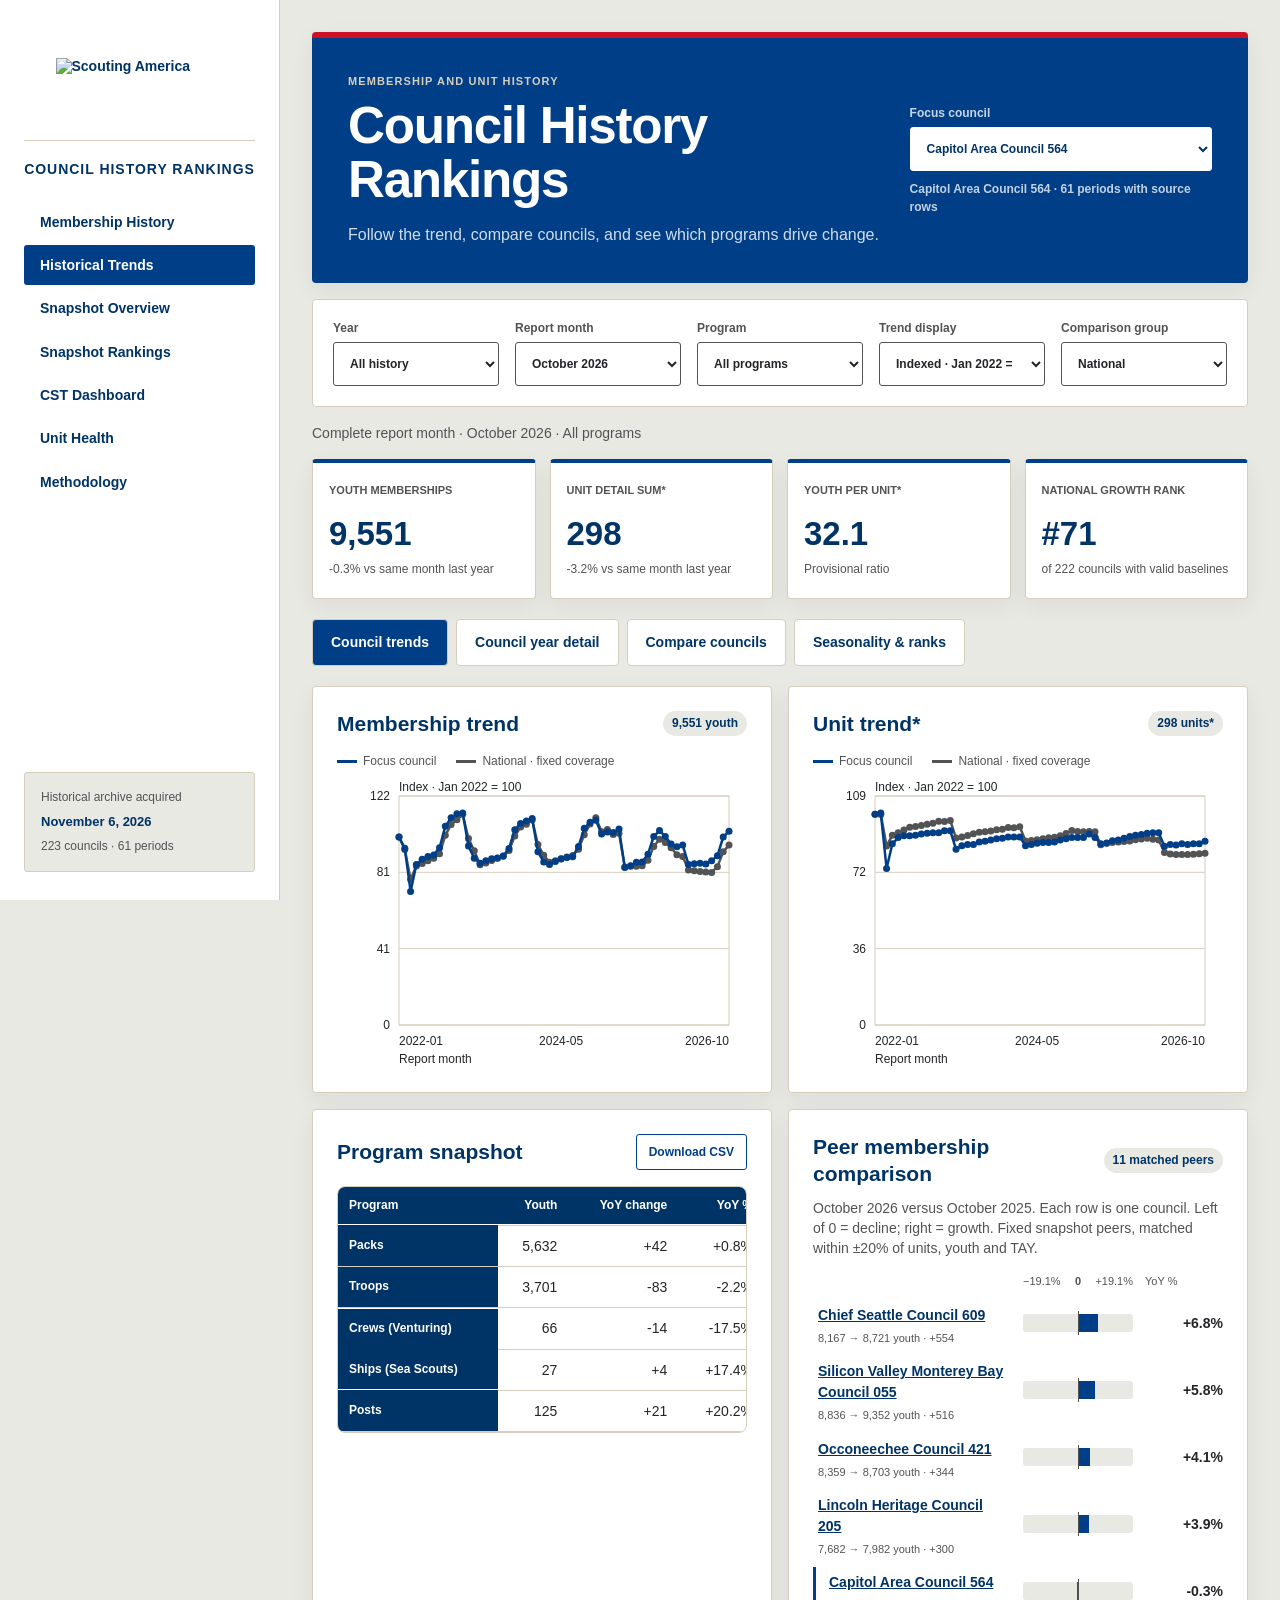
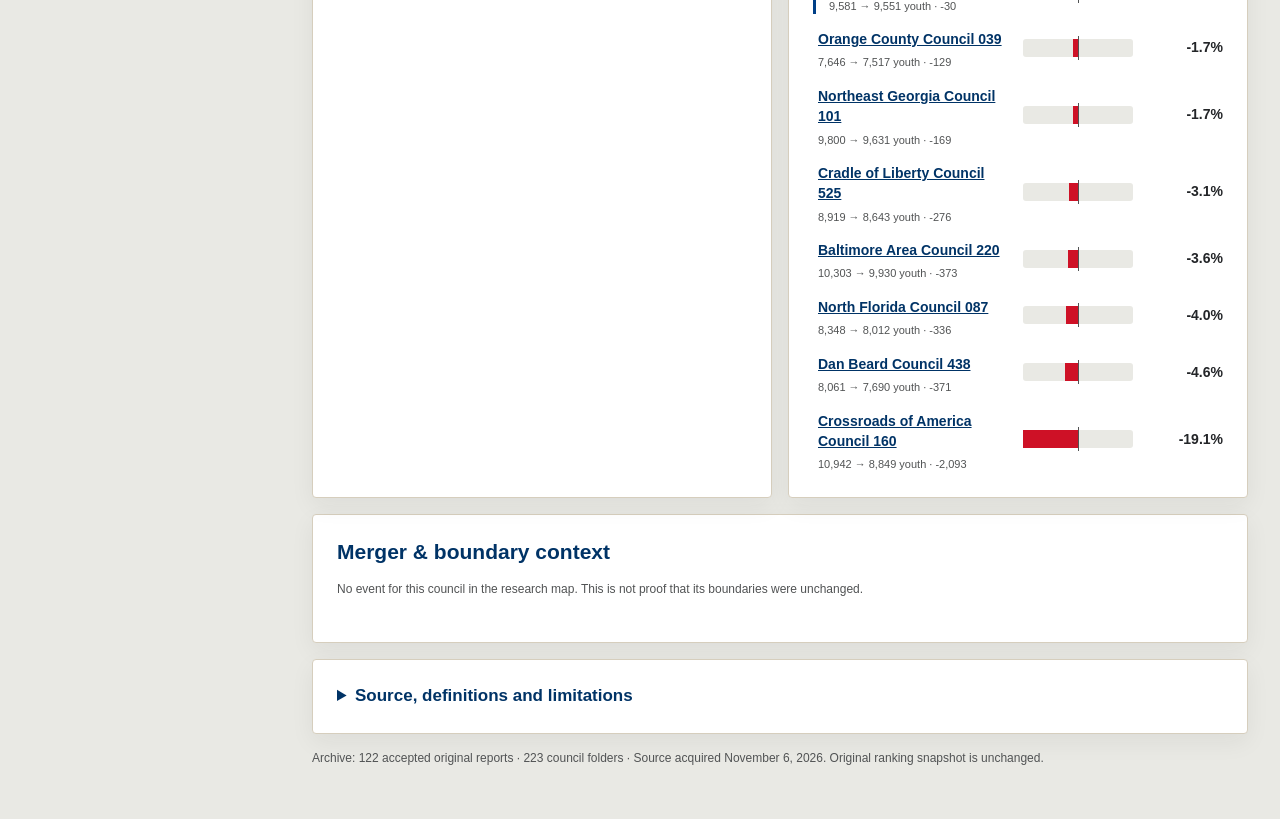
==== commit ef14dbc1: "Add council membership history with annual and monthly count views" ====
--- a/index.html
+++ b/index.html
@@ -1,6 +1,6 @@
 <!doctype html>
 <html lang="en"><head><meta charset="utf-8"><meta name="viewport" content="width=device-width, initial-scale=1"><meta name="description" content="Monthly council membership and unit history, national comparisons, program trends and merger context."><title>Council History Rankings</title><link rel="stylesheet" href="assets/dashboard.css"><link rel="stylesheet" href="assets/history.css"></head>
-<body data-page="history"><div class="app-shell"><aside class="sidebar" aria-label="Council history navigation"><a class="brand" href="index.html"><img src="assets/scouting-america-signature.png" alt="Scouting America" width="660" height="110"><span>Council History Rankings</span></a><nav><a class="active" aria-current="page" href="index.html">Historical Trends</a><a href="overview.html">Snapshot Overview</a><a href="rankings.html">Snapshot Rankings</a><a href="cst.html">CST Dashboard</a><a href="unit-health.html">Unit Health</a><a href="about.html">Methodology</a></nav><div class="sidebar-note"><span>Historical archive acquired</span><strong>November 6, 2026</strong><span id="archive-count">Loading history…</span></div></aside>
+<body data-page="history"><div class="app-shell"><aside class="sidebar" aria-label="Council history navigation"><a class="brand" href="index.html"><img src="assets/scouting-america-signature.png" alt="Scouting America" width="660" height="110"><span>Council History Rankings</span></a><nav><a href="membership-history.html">Membership History</a><a class="active" aria-current="page" href="index.html">Historical Trends</a><a href="overview.html">Snapshot Overview</a><a href="rankings.html">Snapshot Rankings</a><a href="cst.html">CST Dashboard</a><a href="unit-health.html">Unit Health</a><a href="about.html">Methodology</a></nav><div class="sidebar-note"><span>Historical archive acquired</span><strong>November 6, 2026</strong><span id="archive-count">Loading history…</span></div></aside>
 <main><header class="hero compact-hero"><div><p class="eyebrow">Membership and unit history</p><h1>Council History Rankings</h1><p class="lede">Follow the trend, compare councils, and see which programs drive change.</p></div><div class="hero-actions"><label class="control light"><span>Focus council</span><select id="historyCouncil" aria-label="Focus council"></select></label><p class="filter-note" id="coverageLabel"></p></div></header>
 <div id="historyError" role="alert"></div><section class="toolbar history-toolbar" aria-label="Historical filters"><label class="control"><span>Year</span><select id="historyYear"><option value="all">All history</option></select></label><label class="control"><span>Report month</span><select id="historyMonth"></select></label><label class="control"><span>Program</span><select id="historyProgram"></select></label><label class="control"><span>Trend display</span><select id="historyScale"><option value="index">Indexed · Jan 2022 = 100</option><option value="count">Council counts</option></select></label><label class="control"><span>Comparison group</span><select id="historyGroup"><option value="national">National</option><option value="peers">Fixed snapshot peers</option></select></label></section>
 <p id="periodNotice" class="notice"></p><section class="kpi-grid compact-kpis" id="historyKpis" aria-label="Selected council summary" aria-live="polite"></section>
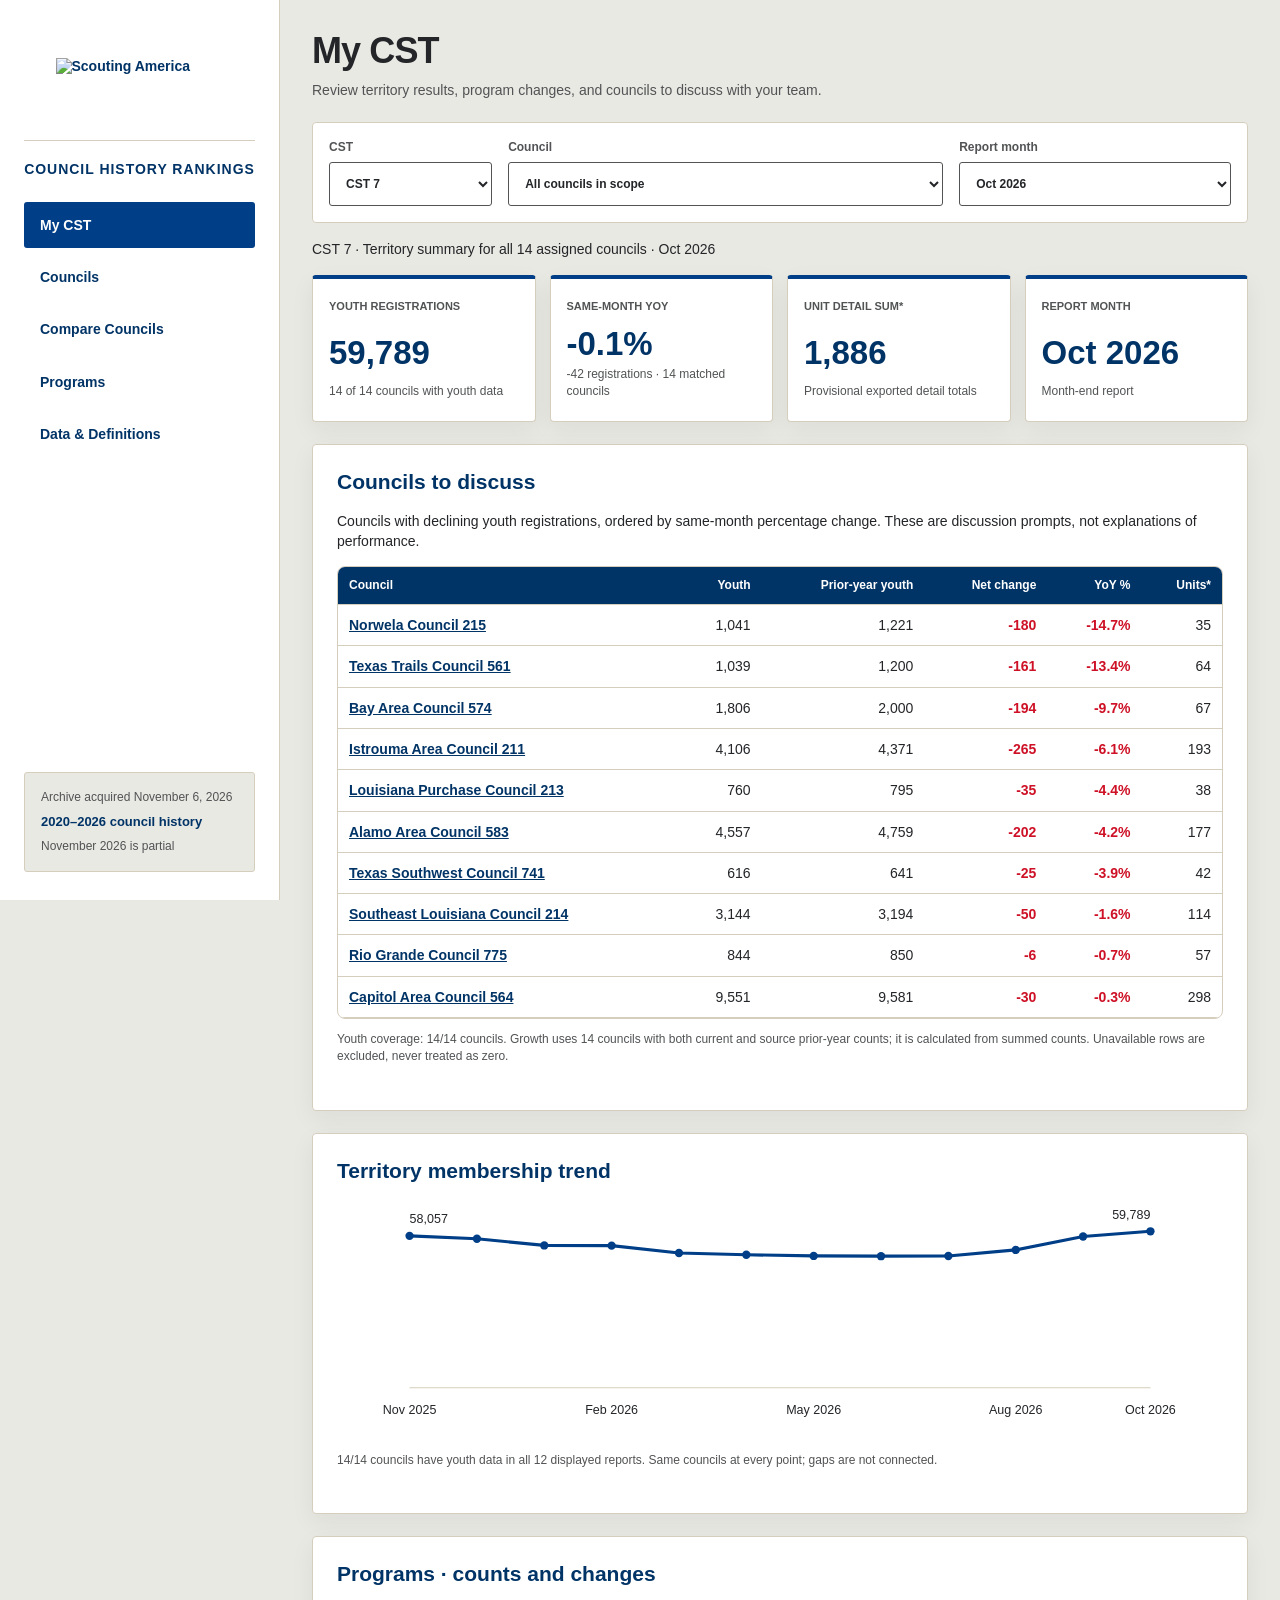
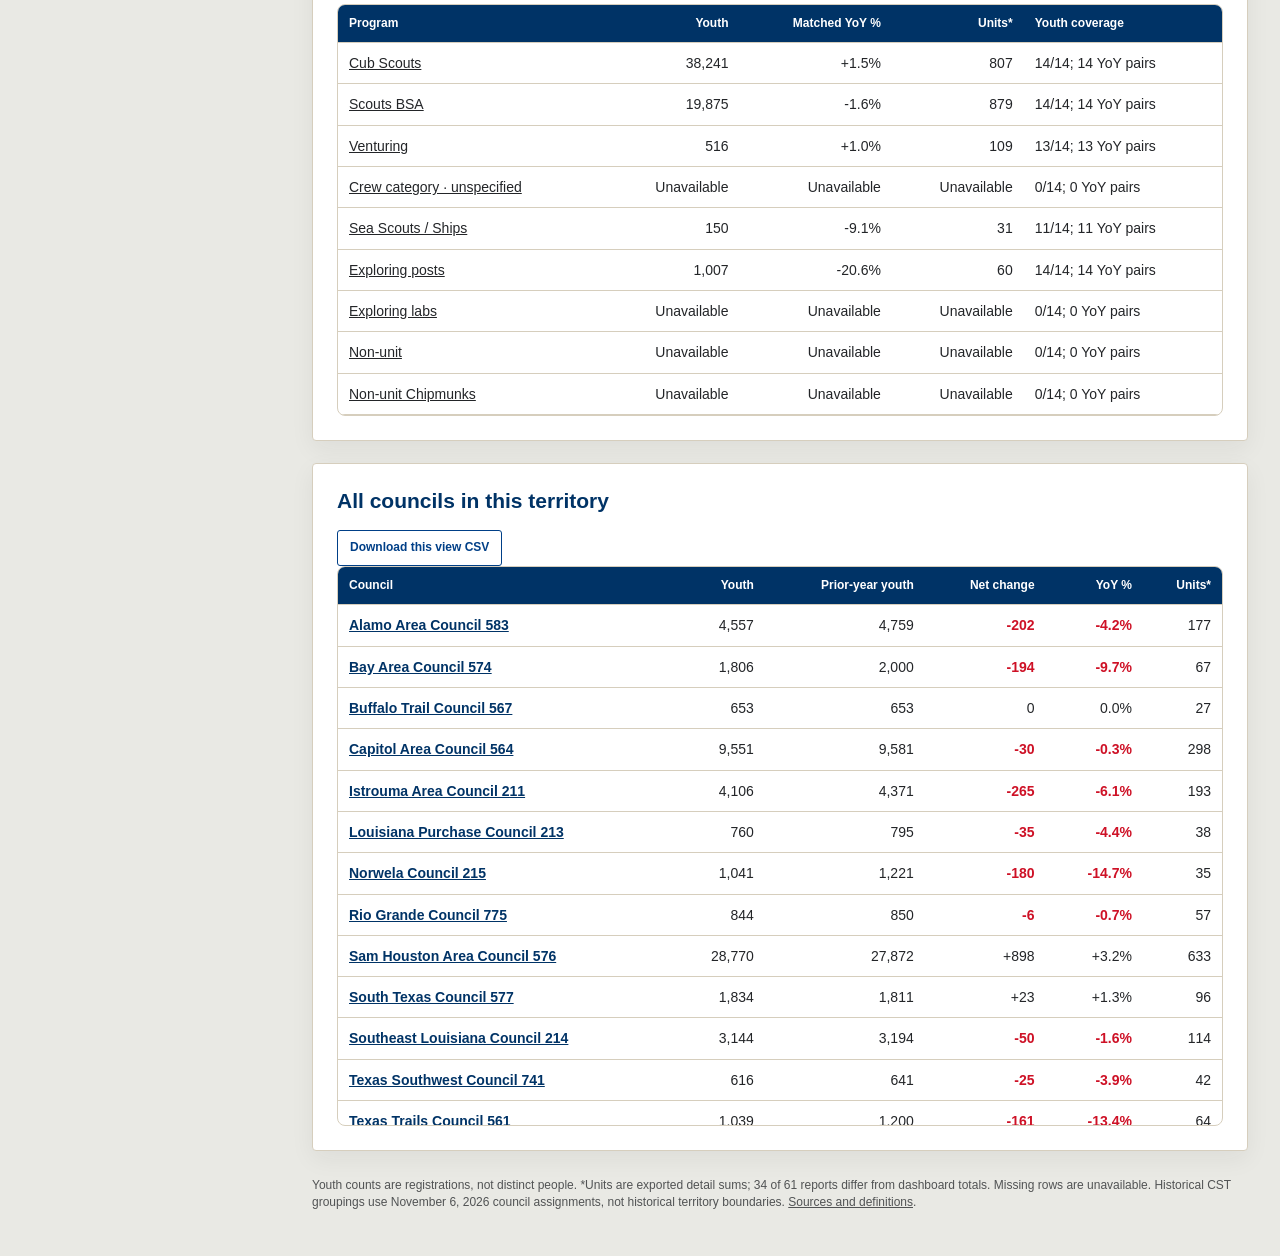
==== commit bea414dc: "Organize CST workspace around territories, councils, comparisons and programs" ====
--- a/index.html
+++ b/index.html
@@ -1,13 +1 @@
-<!doctype html>
-<html lang="en"><head><meta charset="utf-8"><meta name="viewport" content="width=device-width, initial-scale=1"><meta name="description" content="Monthly council membership and unit history, national comparisons, program trends and merger context."><title>Council History Rankings</title><link rel="stylesheet" href="assets/dashboard.css"><link rel="stylesheet" href="assets/history.css"></head>
-<body data-page="history"><div class="app-shell"><aside class="sidebar" aria-label="Council history navigation"><a class="brand" href="index.html"><img src="assets/scouting-america-signature.png" alt="Scouting America" width="660" height="110"><span>Council History Rankings</span></a><nav><a href="membership-history.html">Membership History</a><a class="active" aria-current="page" href="index.html">Historical Trends</a><a href="overview.html">Snapshot Overview</a><a href="rankings.html">Snapshot Rankings</a><a href="cst.html">CST Dashboard</a><a href="unit-health.html">Unit Health</a><a href="about.html">Methodology</a></nav><div class="sidebar-note"><span>Historical archive acquired</span><strong>November 6, 2026</strong><span id="archive-count">Loading history…</span></div></aside>
-<main><header class="hero compact-hero"><div><p class="eyebrow">Membership and unit history</p><h1>Council History Rankings</h1><p class="lede">Follow the trend, compare councils, and see which programs drive change.</p></div><div class="hero-actions"><label class="control light"><span>Focus council</span><select id="historyCouncil" aria-label="Focus council"></select></label><p class="filter-note" id="coverageLabel"></p></div></header>
-<div id="historyError" role="alert"></div><section class="toolbar history-toolbar" aria-label="Historical filters"><label class="control"><span>Year</span><select id="historyYear"><option value="all">All history</option></select></label><label class="control"><span>Report month</span><select id="historyMonth"></select></label><label class="control"><span>Program</span><select id="historyProgram"></select></label><label class="control"><span>Trend display</span><select id="historyScale"><option value="index">Indexed · Jan 2022 = 100</option><option value="count">Council counts</option></select></label><label class="control"><span>Comparison group</span><select id="historyGroup"><option value="national">National</option><option value="peers">Fixed snapshot peers</option></select></label></section>
-<p id="periodNotice" class="notice"></p><section class="kpi-grid compact-kpis" id="historyKpis" aria-label="Selected council summary" aria-live="polite"></section>
-<div class="history-tabs" role="tablist" aria-label="Historical views"><button id="tab-trends" role="tab" aria-controls="view-trends" aria-selected="true">Council trends</button><button id="tab-year" role="tab" aria-controls="view-year" aria-selected="false">Council year detail</button><button id="tab-compare" role="tab" aria-controls="view-compare" aria-selected="false">Compare councils</button><button id="tab-seasonal" role="tab" aria-controls="view-seasonal" aria-selected="false">Seasonality &amp; ranks</button></div>
-<section id="view-trends" role="tabpanel" aria-labelledby="tab-trends"><div class="focus-grid"><section class="panel"><div class="panel-head"><h2>Membership trend</h2><span class="count-pill" id="youthNow"></span></div><div class="history-legend"><span class="focus-swatch">Focus council</span><span class="comparison-swatch" data-group-label>National</span></div><svg id="youthTrend" class="history-chart" role="img" aria-label="Monthly membership trend"></svg></section><section class="panel"><div class="panel-head"><h2>Unit trend*</h2><span class="count-pill" id="unitsNow"></span></div><div class="history-legend"><span class="focus-swatch">Focus council</span><span class="comparison-swatch" data-group-label>National</span></div><svg id="unitTrend" class="history-chart" role="img" aria-label="Monthly unit detail sum trend"></svg></section></div><div class="focus-grid"><section class="panel"><div class="panel-head"><h2>Program snapshot</h2><button class="detail-link" id="downloadPrograms">Download CSV</button></div><div class="table-wrap" role="region" aria-label="Program totals" tabindex="0"><table class="history-program-table"><thead><tr><th>Program</th><th class="num">Youth</th><th class="num">YoY change</th><th class="num">YoY %</th><th class="num">Units*</th><th class="num">Youth/unit*</th></tr></thead><tbody id="programRows"></tbody></table></div></section><section class="panel"><div class="panel-head"><h2>Peer membership comparison</h2><span class="count-pill" id="historicalPeerCount"></span></div><p class="panel-intro" id="peerBasis"></p><div id="historicalPeers" class="chart-list"></div></section></div><section class="panel"><div class="panel-head"><h2>Merger &amp; boundary context</h2></div><div id="mergerContext"></div></section></section>
-<section id="view-year" role="tabpanel" aria-labelledby="tab-year" hidden><section class="panel"><div class="panel-head"><div><h2 id="annualDetailTitle">Council year detail</h2><p class="metric-caveat">Choose a year above. Select a month below to update the scorecard and program snapshot.</p></div><button class="detail-link" id="downloadYear">Download year CSV</button></div><div class="table-wrap" role="region" aria-label="Monthly council year detail" tabindex="0"><table><thead><tr><th>Report month</th><th class="num">Youth</th><th class="num">Same month prior year</th><th class="num">Net change</th><th class="num">YoY %</th><th class="num">Units*</th><th class="num">Unit YoY %*</th><th class="num">Youth/unit*</th></tr></thead><tbody id="annualDetailRows"></tbody></table></div></section><section class="panel"><div class="panel-head"><h2>Selected month · program breakdown</h2></div><div class="table-wrap" role="region" aria-label="Selected month program breakdown" tabindex="0"><table class="history-program-table"><thead><tr><th>Program</th><th class="num">Youth</th><th class="num">YoY change</th><th class="num">YoY %</th><th class="num">Units*</th><th class="num">Youth/unit*</th></tr></thead><tbody id="annualProgramRows"></tbody></table></div></section></section>
-<section id="view-compare" role="tabpanel" aria-labelledby="tab-compare" hidden><section class="panel"><div class="panel-head"><div><h2>Membership growth vs. unit growth*</h2><p class="metric-caveat">Each point is a council. Select a point or a table row to change the focus council.</p></div></div><svg id="growthScatter" class="history-scatter" role="img" aria-label="Council membership growth compared with unit detail growth"></svg><p id="scatterCoverage" class="metric-caveat"></p></section><section class="panel"><div class="panel-head"><h2>Council comparison table</h2><button id="downloadCouncils" class="detail-link">Download CSV</button></div><div class="toolbar"><label class="control"><span>Find council</span><input id="historySearch" type="search" placeholder="Name or number"></label><label class="control"><span>Snapshot CST</span><select id="historyCst"><option value="all">All CSTs</option></select></label><label class="control"><span>Sort</span><select id="historySort"><option value="growth">Youth growth %</option><option value="delta">Net youth change</option><option value="size">Youth membership</option><option value="units">Units*</option><option value="name">Council name</option></select></label><div class="control"><span id="tableCoverage"></span><button id="historyReset" class="detail-link">Reset table filters</button></div></div><div class="table-wrap tall" role="region" aria-label="Council rankings" tabindex="0"><table><thead><tr><th>Growth rank</th><th>Council</th><th class="num">Youth</th><th class="num">Net change</th><th class="num">YoY %</th><th class="num">Units*</th><th class="num">Unit YoY %*</th><th>Context</th></tr></thead><tbody id="historicalRankingRows"></tbody></table></div></section></section>
-<section id="view-seasonal" role="tabpanel" aria-labelledby="tab-seasonal" hidden><section class="panel"><div class="panel-head"><h2>Monthly membership growth</h2></div><p class="panel-intro">Year-over-year change for the focus council. Blank cells indicate unavailable months.</p><div id="seasonHeatmap" class="table-wrap" role="region" aria-label="Monthly membership growth heatmap" tabindex="0"></div></section><section class="panel"><div class="panel-head"><h2>National membership-growth rank</h2></div><svg id="rankTrend" class="history-chart" role="img" aria-label="Growth rank over time; lower rank numbers are better"></svg><p class="metric-caveat">Rank 1 is highest growth; competition ties share ranks. The number of councils with usable source rows and positive baselines can vary by month. Hover or tap a point for rank and population.</p></section></section>
-<details class="panel history-method"><summary>Source, definitions and limitations</summary><p>Historical source: my.Scouting National Membership and Total Units dashboard exports acquired November 6, 2026. Council/program aggregates only. December 2020 and December 2021 are annual points; monthly coverage begins January 2022. November 2026 is month-to-date. Missing council/program rows remain unavailable. Ships/Sea Scouts and Crews/Venturing are separated using explicit Ship/Crew unit labels within the source’s combined Crews category; other categories retain source labels. Unspecified unit types remain a separate bucket. Source summaries sum blank numeric detail cells as zero; those sums do not establish independent zero-member or zero-unit records.</p><p>*Unit measures are sums of exported detail, not verified distinct-unit counts. In 34 of 61 unit reports these sums differ from dashboard totals; no corrections were invented. Unit growth, unit-based scatter positions and youth-per-unit ratios are provisional.</p><p>Peer sets use the original November 6 ranking snapshot’s ±20% units/youth/TAY rule and stay fixed as the historical month changes. Snapshot CST/TAY are context only. There is no historical TAY penetration or cohort retention calculation. Benchmarks recompute growth from summed counts; indexed series use January 2022 = 100. Group series require the same councils to have values for every month from January 2022 through the selected month, so coverage is stable within each view.</p><p>Names are current archive aliases matched by council number. Historical geography may be remapped. Merger notes are research with qualified dates; no predecessor/successor counts are added, and partial transfers are not whole-council rollups. Ranks are descriptive, not merger-adjusted performance assessments.</p><p id="benchmarkCoverage"></p><p>Original ranking and Unit Health pages remain a separately sourced November 6, 2026 snapshot. Their source populations and definitions differ from this historical archive.</p></details>
-<p class="metric-caveat" id="historyProvenance"></p></main></div><script src="assets/history.js"></script></body></html>
+<!doctype html><html lang="en"><head><meta charset="utf-8"><meta name="viewport" content="width=device-width, initial-scale=1"><meta name="description" content="Council membership, units and program history for CST professionals and volunteers."><title>My CST · Council History Rankings</title><link rel="stylesheet" href="assets/dashboard.css"><link rel="stylesheet" href="assets/workspace.css"></head><body data-page="workspace" data-view="territory"><div class="app-shell"><aside class="sidebar" aria-label="Council history navigation"><a class="brand" href="index.html"><img src="assets/scouting-america-signature.png" alt="Scouting America" width="660" height="110"><span>Council History Rankings</span></a><nav aria-label="Main navigation"><a href="index.html" class="active" aria-current="page">My CST</a><a href="councils.html">Councils</a><a href="compare.html">Compare Councils</a><a href="programs.html">Programs</a><a href="about.html">Data &amp; Definitions</a></nav><div class="sidebar-note"><span>Archive acquired November 6, 2026</span><strong>2020–2026 council history</strong><span>November 2026 is partial</span></div></aside><main><header class="workspace-header"><h1>My CST</h1><p id="workspaceIntro"></p></header><section class="toolbar scope-toolbar" aria-label="Report scope"><label class="control"><span>CST</span><select id="scopeCst"></select></label><label class="control"><span>Council</span><select id="scopeCouncil"></select></label><label class="control"><span>Report month</span><select id="scopePeriod"></select></label></section><p id="workspaceScope" class="notice" role="status"></p><div id="workspaceError" role="alert"></div><div id="workspaceContent" aria-live="polite"></div><p class="workspace-footnote">Youth counts are registrations, not distinct people. *Units are exported detail sums; 34 of 61 reports differ from dashboard totals. Missing rows are unavailable. Historical CST groupings use November 6, 2026 council assignments, not historical territory boundaries. <a href="about.html" data-scope-link>Sources and definitions</a>.</p></main></div><script src="assets/history.js"></script><script src="assets/workspace.js"></script></body></html>
--- a/assets/workspace.css
+++ b/assets/workspace.css
@@ -0,0 +1 @@
+.workspace-header h1{font-size:36px;margin-bottom:10px}.workspace-header p,.workspace-footnote{color:var(--muted)}.workspace-header{margin-bottom:22px}.scope-toolbar{grid-template-columns:minmax(120px,.6fr) minmax(220px,1.6fr) minmax(150px,1fr);position:sticky;top:0;z-index:5;background:var(--panel);padding:16px;border:1px solid var(--line);border-radius:4px}.workspace-footnote{font-size:12px;margin-top:26px}.workspace-tabs,.program-buttons{display:flex;flex-wrap:wrap;gap:8px;margin:18px 0}.workspace-tabs a,.program-buttons button,.workspace-action{background:var(--panel);color:var(--blue-900);border:1px solid var(--line);padding:10px 14px;border-radius:4px;text-decoration:none;font-weight:bold;cursor:pointer}.workspace-tabs a[aria-current=page],.program-buttons button[aria-pressed=true]{background:var(--blue-700);color:white}.workspace-section{margin-top:22px}.workspace-table{min-width:650px}.workspace-table th:first-child{min-width:200px}.workspace-bar-row{display:grid;grid-template-columns:minmax(170px,1fr) 2fr 110px;gap:16px;align-items:center;margin:13px 0}.workspace-bar-track{display:flex;height:14px;background:var(--track);border-radius:3px}.workspace-bar{height:14px;background:var(--blue-500);border-radius:3px}.workspace-value{text-align:right;font-variant-numeric:tabular-nums}.workspace-year-bars{display:flex;gap:14px;min-height:300px;overflow-x:auto;padding:20px 4px}.workspace-year-column{flex:1;min-width:70px;text-align:center}.workspace-year-track{height:210px;display:flex;align-items:flex-end;justify-content:center;border-bottom:1px solid var(--line);margin:10px 0}.workspace-year-bar{background:var(--blue-500);width:70%;max-width:80px;min-height:2px}.workspace-year-column small{color:var(--muted)}.workspace-spark{width:100%;height:240px;display:block}.workspace-spark text{font:12px Arial;fill:var(--ink)}.workspace-actions{display:flex;gap:12px;flex-wrap:wrap;margin:20px 0}.workspace-actions a{color:var(--blue-900)}.workspace-search{max-width:450px;margin-bottom:16px}.workspace-selection{max-height:200px;overflow-y:auto;display:grid;grid-template-columns:repeat(2,minmax(0,1fr));gap:8px;padding:12px;border:1px solid var(--line)}.workspace-selection label{display:flex;align-items:start;gap:8px}.workspace-comparison-tools{display:flex;flex-wrap:wrap;gap:14px;align-items:end;margin-bottom:16px}.workspace-negative{color:var(--red);font-weight:bold}.workspace-muted{color:var(--muted)}.workspace-table a{color:var(--blue-900);font-weight:bold}.workspace-notice{padding:12px;border-left:4px solid var(--blue-500);background:var(--panel-2)}[hidden]{display:none!important}@media(max-width:900px){.scope-toolbar{position:static;grid-template-columns:1fr 1fr}.scope-toolbar .control:nth-child(2){grid-column:1/-1;grid-row:2}.workspace-bar-row{grid-template-columns:minmax(120px,1fr) 1fr 80px;gap:8px}}@media(max-width:550px){main{padding:16px}.scope-toolbar{grid-template-columns:1fr}.scope-toolbar .control:nth-child(2){grid-column:auto;grid-row:auto}.workspace-selection{grid-template-columns:1fr}.workspace-tabs a{flex:1;text-align:center}.workspace-bar-row{grid-template-columns:1fr 80px}.workspace-bar-row>a{grid-column:1/-1}.workspace-header h1{font-size:30px}}
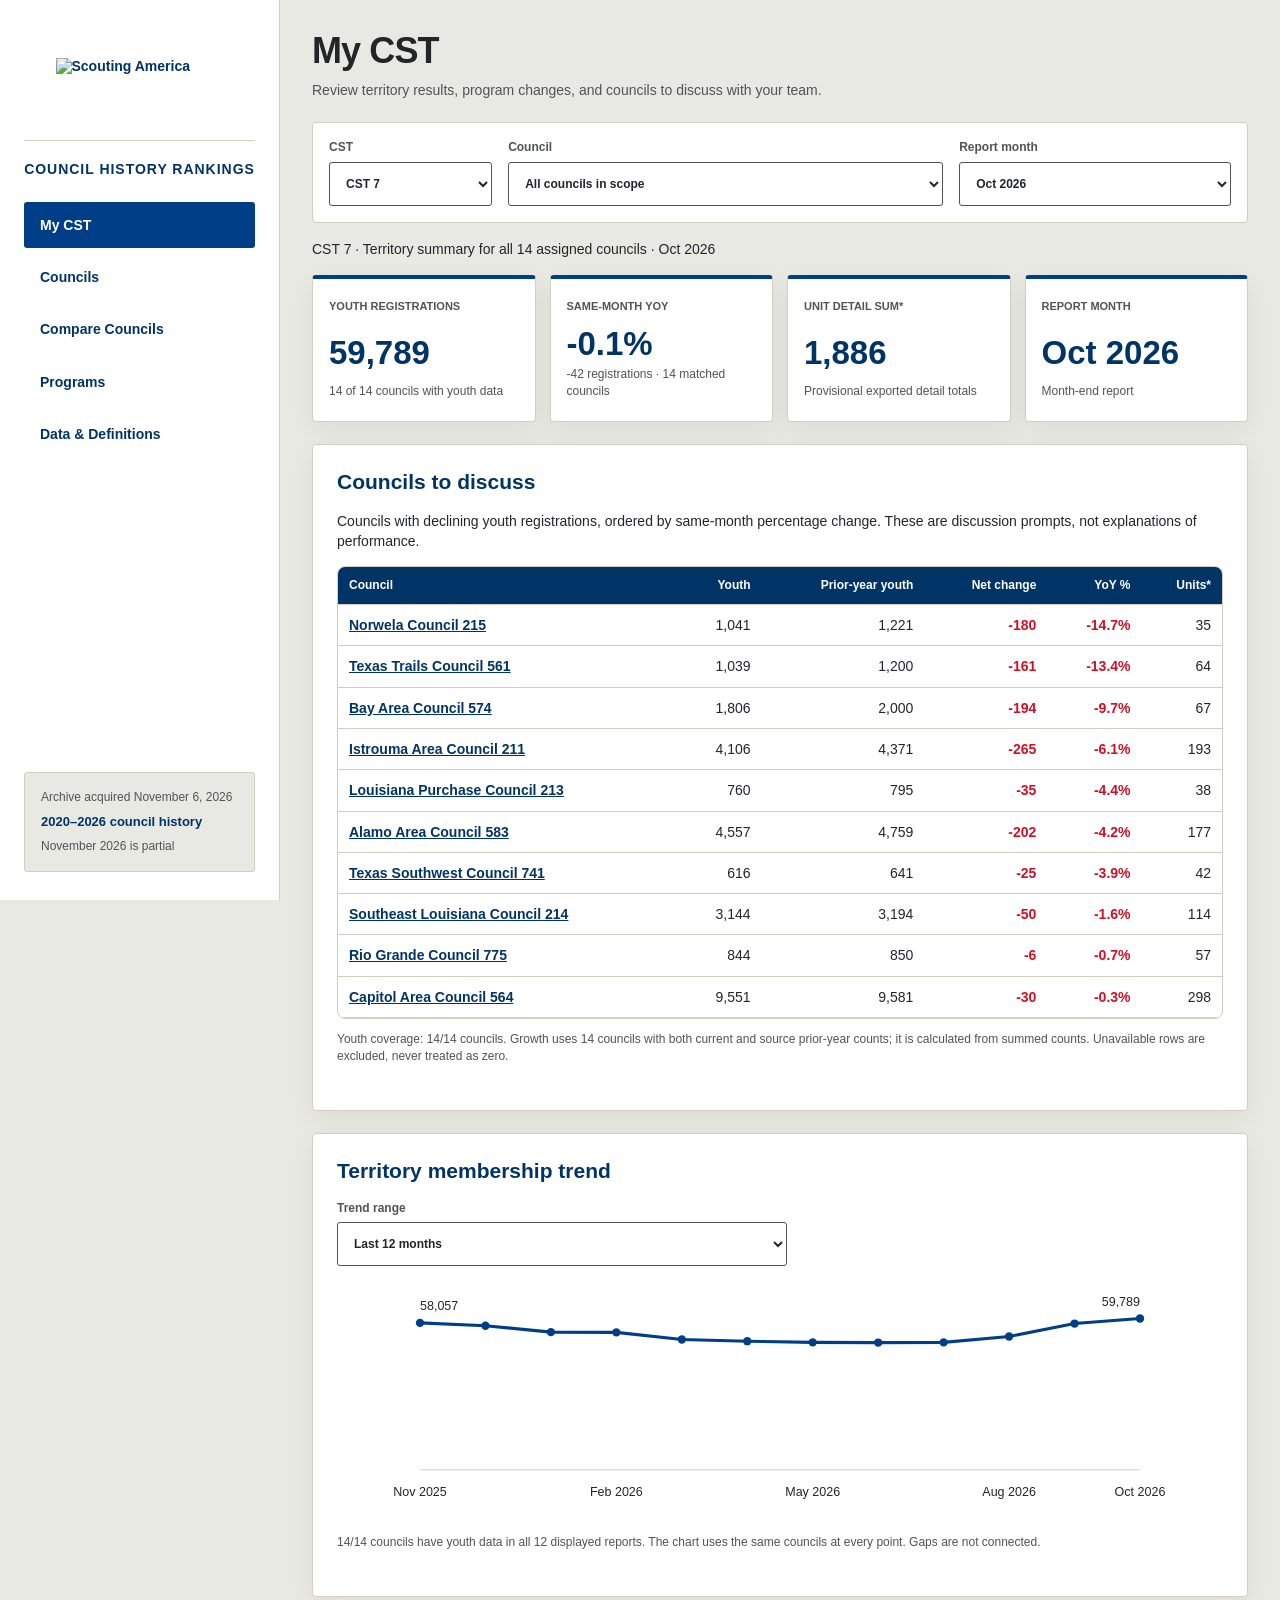
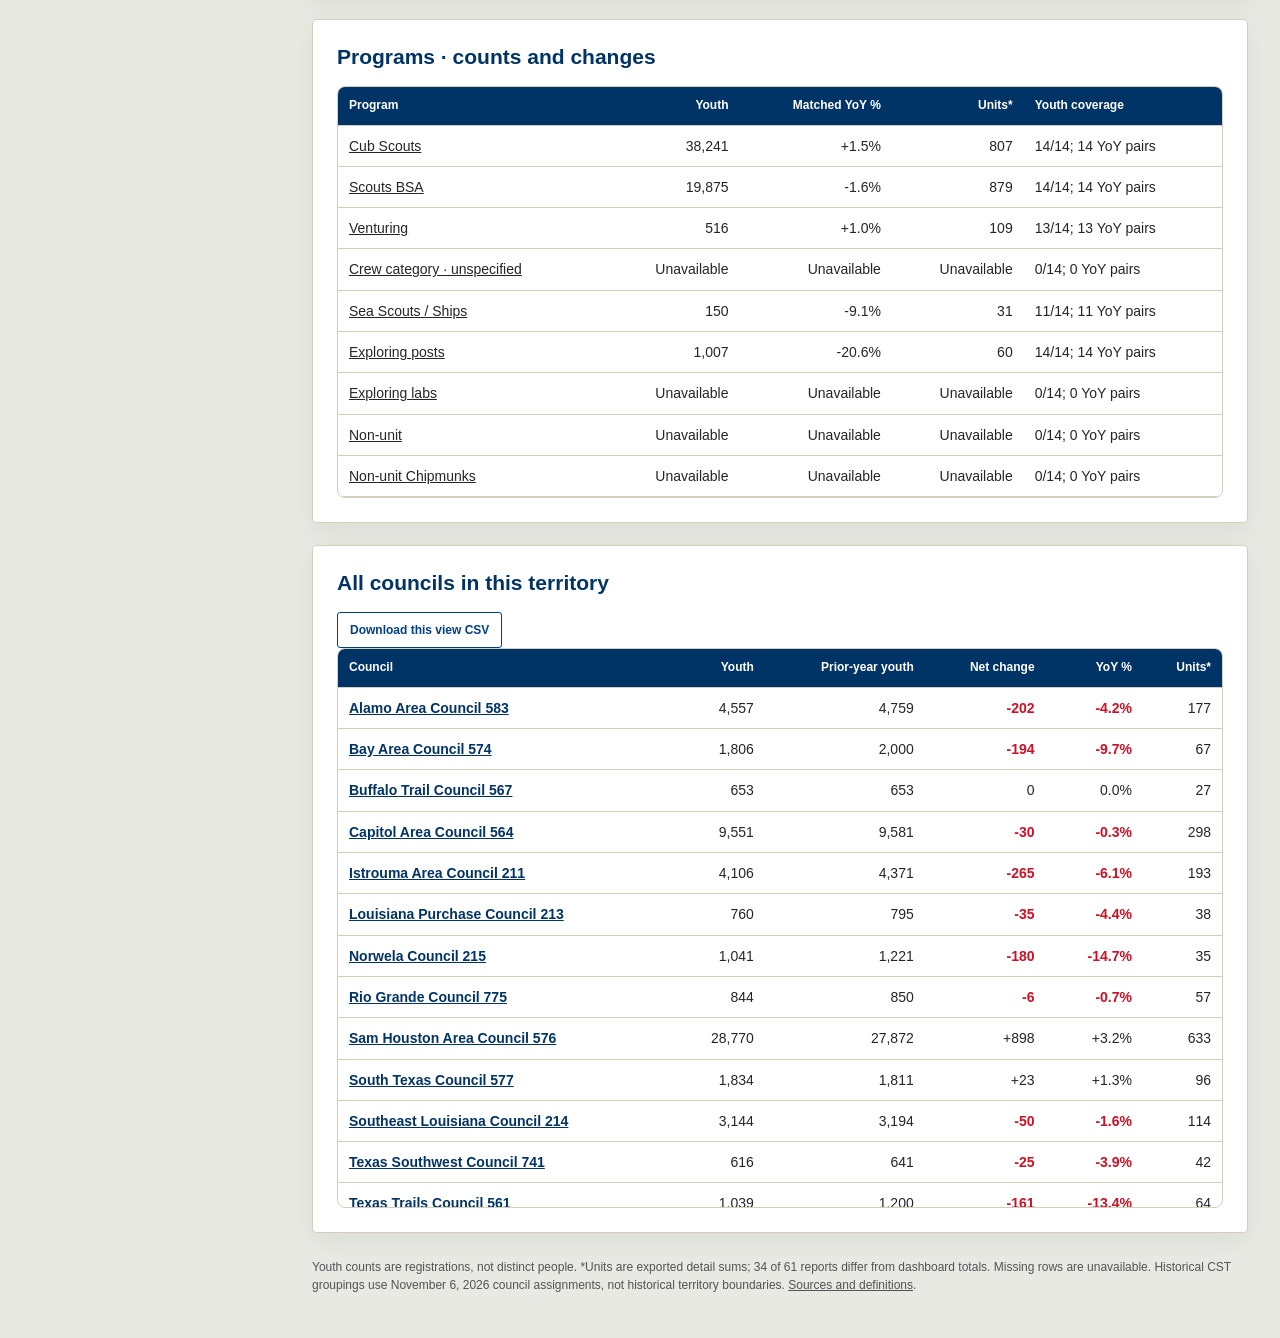
==== commit 5c273195: "Offer both membership trend ranges on My CST and council Overview" ====
--- a/index.html
+++ b/index.html
@@ -1 +1 @@
-<!doctype html><html lang="en"><head><meta charset="utf-8"><meta name="viewport" content="width=device-width, initial-scale=1"><meta name="description" content="Council membership, units and program history for CST professionals and volunteers."><title>My CST · Council History Rankings</title><link rel="stylesheet" href="assets/dashboard.css"><link rel="stylesheet" href="assets/workspace.css"></head><body data-page="workspace" data-view="territory"><div class="app-shell"><aside class="sidebar" aria-label="Council history navigation"><a class="brand" href="index.html"><img src="assets/scouting-america-signature.png" alt="Scouting America" width="660" height="110"><span>Council History Rankings</span></a><nav aria-label="Main navigation"><a href="index.html" class="active" aria-current="page">My CST</a><a href="councils.html">Councils</a><a href="compare.html">Compare Councils</a><a href="programs.html">Programs</a><a href="about.html">Data &amp; Definitions</a></nav><div class="sidebar-note"><span>Archive acquired November 6, 2026</span><strong>2020–2026 council history</strong><span>November 2026 is partial</span></div></aside><main><header class="workspace-header"><h1>My CST</h1><p id="workspaceIntro"></p></header><section class="toolbar scope-toolbar" aria-label="Report scope"><label class="control"><span>CST</span><select id="scopeCst"></select></label><label class="control"><span>Council</span><select id="scopeCouncil"></select></label><label class="control"><span>Report month</span><select id="scopePeriod"></select></label></section><p id="workspaceScope" class="notice" role="status"></p><div id="workspaceError" role="alert"></div><div id="workspaceContent" aria-live="polite"></div><p class="workspace-footnote">Youth counts are registrations, not distinct people. *Units are exported detail sums; 34 of 61 reports differ from dashboard totals. Missing rows are unavailable. Historical CST groupings use November 6, 2026 council assignments, not historical territory boundaries. <a href="about.html" data-scope-link>Sources and definitions</a>.</p></main></div><script src="assets/history.js"></script><script src="assets/workspace.js"></script></body></html>+<!doctype html><html lang="en"><head><meta charset="utf-8"><meta name="viewport" content="width=device-width, initial-scale=1"><meta name="description" content="Council membership, units and program history for CST professionals and volunteers."><title>My CST · Council History Rankings</title><link rel="stylesheet" href="assets/dashboard.css"><link rel="stylesheet" href="assets/workspace.css"></head><body data-page="workspace" data-view="territory"><div class="app-shell"><aside class="sidebar" aria-label="Council history navigation"><a class="brand" href="index.html"><img src="assets/scouting-america-signature.png" alt="Scouting America" width="660" height="110"><span>Council History Rankings</span></a><nav aria-label="Main navigation"><a href="index.html" class="active" aria-current="page">My CST</a><a href="councils.html">Councils</a><a href="compare.html">Compare Councils</a><a href="programs.html">Programs</a><a href="about.html">Data &amp; Definitions</a></nav><div class="sidebar-note"><span>Archive acquired November 6, 2026</span><strong>2020–2026 council history</strong><span>November 2026 is partial</span></div></aside><main><header class="workspace-header"><h1>My CST</h1><p id="workspaceIntro"></p></header><section class="toolbar scope-toolbar" aria-label="Report scope"><label class="control"><span>CST</span><select id="scopeCst"></select></label><label class="control"><span>Council</span><select id="scopeCouncil"></select></label><label class="control"><span>Report month</span><select id="scopePeriod"></select></label></section><p id="workspaceScope" class="notice" role="status"></p><div id="workspaceError" role="alert"></div><div id="workspaceContent" aria-live="polite"></div><p class="workspace-footnote">Youth counts are registrations, not distinct people. *Units are exported detail sums; 34 of 61 reports differ from dashboard totals. Missing rows are unavailable. Historical CST groupings use November 6, 2026 council assignments, not historical territory boundaries. <a href="about.html" data-scope-link>Sources and definitions</a>.</p></main></div><script src="assets/history.js"></script><script src="assets/workspace.js?v=trend-ranges"></script></body></html>
--- a/assets/workspace.css
+++ b/assets/workspace.css
@@ -1 +1,19 @@
 .workspace-header h1{font-size:36px;margin-bottom:10px}.workspace-header p,.workspace-footnote{color:var(--muted)}.workspace-header{margin-bottom:22px}.scope-toolbar{grid-template-columns:minmax(120px,.6fr) minmax(220px,1.6fr) minmax(150px,1fr);position:sticky;top:0;z-index:5;background:var(--panel);padding:16px;border:1px solid var(--line);border-radius:4px}.workspace-footnote{font-size:12px;margin-top:26px}.workspace-tabs,.program-buttons{display:flex;flex-wrap:wrap;gap:8px;margin:18px 0}.workspace-tabs a,.program-buttons button,.workspace-action{background:var(--panel);color:var(--blue-900);border:1px solid var(--line);padding:10px 14px;border-radius:4px;text-decoration:none;font-weight:bold;cursor:pointer}.workspace-tabs a[aria-current=page],.program-buttons button[aria-pressed=true]{background:var(--blue-700);color:white}.workspace-section{margin-top:22px}.workspace-table{min-width:650px}.workspace-table th:first-child{min-width:200px}.workspace-bar-row{display:grid;grid-template-columns:minmax(170px,1fr) 2fr 110px;gap:16px;align-items:center;margin:13px 0}.workspace-bar-track{display:flex;height:14px;background:var(--track);border-radius:3px}.workspace-bar{height:14px;background:var(--blue-500);border-radius:3px}.workspace-value{text-align:right;font-variant-numeric:tabular-nums}.workspace-year-bars{display:flex;gap:14px;min-height:300px;overflow-x:auto;padding:20px 4px}.workspace-year-column{flex:1;min-width:70px;text-align:center}.workspace-year-track{height:210px;display:flex;align-items:flex-end;justify-content:center;border-bottom:1px solid var(--line);margin:10px 0}.workspace-year-bar{background:var(--blue-500);width:70%;max-width:80px;min-height:2px}.workspace-year-column small{color:var(--muted)}.workspace-spark{width:100%;height:240px;display:block}.workspace-spark text{font:12px Arial;fill:var(--ink)}.workspace-actions{display:flex;gap:12px;flex-wrap:wrap;margin:20px 0}.workspace-actions a{color:var(--blue-900)}.workspace-search{max-width:450px;margin-bottom:16px}.workspace-selection{max-height:200px;overflow-y:auto;display:grid;grid-template-columns:repeat(2,minmax(0,1fr));gap:8px;padding:12px;border:1px solid var(--line)}.workspace-selection label{display:flex;align-items:start;gap:8px}.workspace-comparison-tools{display:flex;flex-wrap:wrap;gap:14px;align-items:end;margin-bottom:16px}.workspace-negative{color:var(--red);font-weight:bold}.workspace-muted{color:var(--muted)}.workspace-table a{color:var(--blue-900);font-weight:bold}.workspace-notice{padding:12px;border-left:4px solid var(--blue-500);background:var(--panel-2)}[hidden]{display:none!important}@media(max-width:900px){.scope-toolbar{position:static;grid-template-columns:1fr 1fr}.scope-toolbar .control:nth-child(2){grid-column:1/-1;grid-row:2}.workspace-bar-row{grid-template-columns:minmax(120px,1fr) 1fr 80px;gap:8px}}@media(max-width:550px){main{padding:16px}.scope-toolbar{grid-template-columns:1fr}.scope-toolbar .control:nth-child(2){grid-column:auto;grid-row:auto}.workspace-selection{grid-template-columns:1fr}.workspace-tabs a{flex:1;text-align:center}.workspace-bar-row{grid-template-columns:1fr 80px}.workspace-bar-row>a{grid-column:1/-1}.workspace-header h1{font-size:30px}}
+
+.workspace-scatter { display: block; width: 100%; max-width: 800px; min-width: 400px; margin: auto; }
+.workspace-scatter text { fill: var(--ink); font: 13px Arial, sans-serif; }
+.workspace-scatter circle { fill: var(--blue-500); fill-opacity: .65; }
+.workspace-scatter a:hover circle, .workspace-scatter a:focus circle {
+  fill-opacity: 1;
+  stroke: var(--ink);
+  stroke-width: 2;
+}
+
+/* Keep each checkbox aligned with the first line of its council name. */
+.workspace-selection input[type="checkbox"] {
+  flex: 0 0 1em;
+  width: 1em;
+  height: 1em;
+  margin: .225em 0 0;
+  padding: 0;
+}
